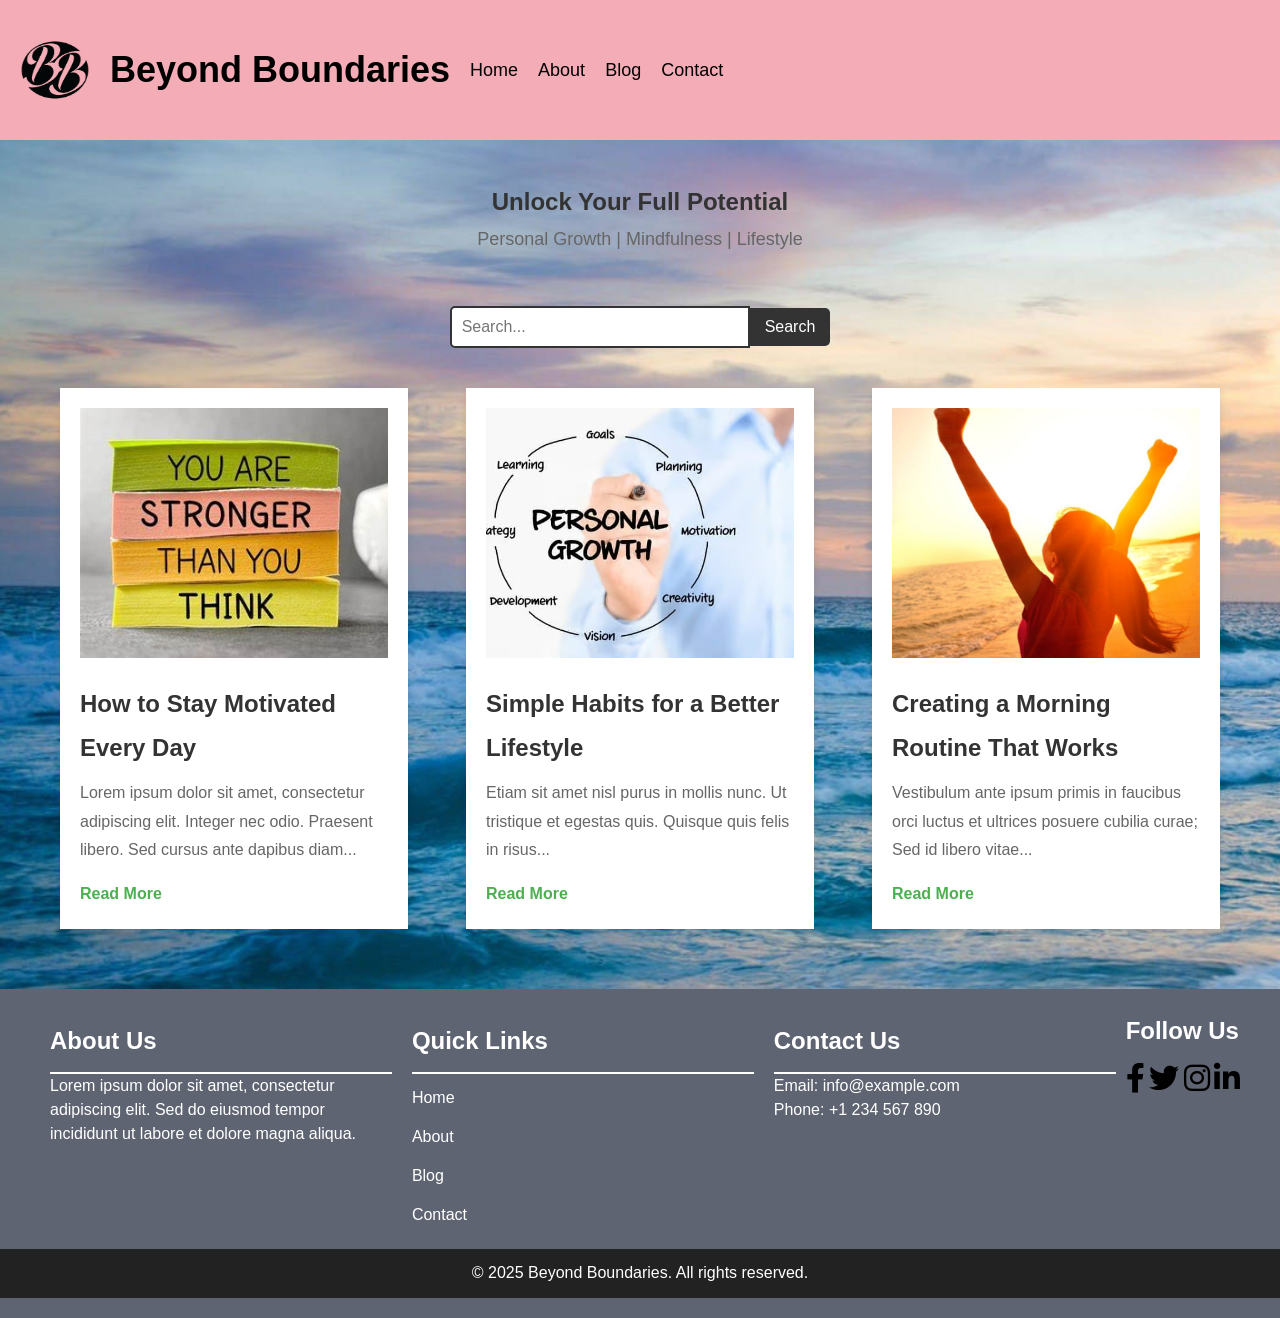
==== index.html @ 4023ff93 "comment" ====
<!DOCTYPE html>
<html lang="en">
<head>
    <meta charset="UTF-8">
    <meta name="viewport" content="width=device-width, initial-scale=1.0">
    <title>Personal Development & Lifestyle Blog</title>
    <link rel="shortcut icon" href="images/logoimage.jpeg" type="image/x-icon">
    <link rel="stylesheet" href="https://cdnjs.cloudflare.com/ajax/libs/font-awesome/6.0.0-beta3/css/all.min.css">
    <link rel="stylesheet" href="css/normalize.css">
    <link rel="stylesheet" href="css/style.css">
    
</head>
<body>

    <!-- Header -->
    <header>
        <div class="container">
            <img src="images/logoimage.jpeg" alt="BB Logo">
            <h1>Beyond Boundaries</h1>
            <nav>
                <ul>
                    <li><a href="index.html">Home</a></li>
                    <li><a href="about.html">About</a></li>
                    <li><a href="blog.html">Blog</a></li>
                    <li><a href="contact.html">Contact</a></li>

                </ul>
            </nav>
        </div>
    </header>

    <!-- Main Content -->
    <main>
        <section class="intro">
            <h1>Unlock Your Full Potential</h1>
            <p>Personal Growth | Mindfulness | Lifestyle</p>
    <div class="search-container">
    
            <input type="text" class="search-input" placeholder="Search..." required>
            <button type="submit" class="search-button">Search</button>
    
    </div>
            
        </section>


        <section class="blog-posts">
            <article class="post">
                <img src="images/motivation.jpg" alt="Blog Post Image">
                <h3><a href="#">How to Stay Motivated Every Day</a></h3>
                <p>Lorem ipsum dolor sit amet, consectetur adipiscing elit. Integer nec odio. Praesent libero. Sed cursus ante dapibus diam...</p>
                <a href="#" class="read-more">Read More</a>
            </article>

            <article class="post">
                <img src="images/personal-growth.avif" alt="Blog Post Image">
                <h3><a href="#">Simple Habits for a Better Lifestyle</a></h3>
                <p>Etiam sit amet nisl purus in mollis nunc. Ut tristique et egestas quis. Quisque quis felis in risus...</p>
                <a href="#" class="read-more">Read More</a>
            </article>

            <article class="post">
                <img src="images/woman_rejoicing.jpg" alt="Blog Post Image">
                <h3><a href="#">Creating a Morning Routine That Works</a></h3>
                <p>Vestibulum ante ipsum primis in faucibus orci luctus et ultrices posuere cubilia curae; Sed id libero vitae...</p>
                <a href="#" class="read-more">Read More</a>
            </article>
        </section>
    </main>

    <!-- Footer -->
    <footer>
        <div class="footer-container">
            <div class="footer-section about">
                <h2>About Us</h2>
                <p>Lorem ipsum dolor sit amet, consectetur adipiscing elit. Sed do eiusmod tempor incididunt ut labore et dolore magna aliqua.</p>
            </div>
            <div class="footer-section links">
                <h2>Quick Links</h2>
                <ul>
                    <li><a href="index.html">Home</a></li>
                    <li><a href="about.html">About</a></li>
                    <li><a href="blog.html">Blog</a></li>
                    <li><a href="contact.html">Contact</a></li>
                </ul>
            </div>
            <div class="footer-section contact">
                <h2>Contact Us</h2>
                <p>Email: info@example.com</p>
                <p>Phone: +1 234 567 890</p>
            </div>
            <div class="footer-section-social">
                <h2>Follow Us</h2>
                <a href="https://facebook.com" target="_blank"><i class="fab fa-facebook-f"></i></a>
                <a href="https://twitter.com" target="_blank"><i class="fab fa-twitter"></i></a>
                <a href="https://instagram.com" target="_blank"><i class="fab fa-instagram"></i></a>
                <a href="https://linkedin.com" target="_blank"><i class="fab fa-linkedin-in"></i></a>
            </div>
        </div>
        <div class="footer-bottom">
            <p>&copy; 2025 Beyond Boundaries. All rights reserved.</p>
        </div>
    </footer>

</body>
</html>
---- css/style.css ----
/* Resetting some default styles */
* {
    margin: 0;
    padding: 0;
    box-sizing: border-box;
}

/* Body styles */
body {
    background-image: url("../images/bgimg.jpg");
    font-family: Arial, sans-serif;
    line-height: 1.8;
    color: #333;
    background-size: cover;
    background-repeat: no-repeat;

}

/* Header */
header {
    background-color: #f4acb7;
    color: black;
    padding: 20px 0;
}

header img{
    width: 70px;
    height: 60px;
    margin: 20px;
}

header .container {
    margin: 0 auto;
    display: flex;
    
    align-items: center;
}

header h1 {
    font-size: 36px;
}

header nav ul {
    list-style: none;
    display: flex;
    
}

header nav ul li {
    margin-left: 20px;
    
}

header nav ul li a {
    color: black;
    text-decoration: none;
    font-size: 18px;
   
}

header nav ul li a:hover {
    text-decoration: underline;
}



/* Main Content */
main {
    max-width: 1200px;
    margin: 40px auto;
    padding: 0 20px;
}

.intro {
    text-align: center;
    margin-bottom: 40px;
}

.intro h2 {
    font-size: 32px;
    margin-bottom: 10px;
}

.intro p {
    font-size: 18px;
    color: #666;
}

.search-container {
    display: flex;
    justify-content: center;
    align-items: center;
    margin-top: 50px;
}

.search-input {
    padding: 10px;
    font-size: 16px;
    border: 2px solid #333;
    border-radius: 5px 0 0 5px;
    outline: none;
    width: 300px; 
}

.search-button {
    padding: 10px 15px;
    font-size: 16px;
    border: none;
    border-radius: 0 5px 5px 0;
    background-color: #333;
    color: white;
    cursor: pointer;
}

.search-button:hover {
    background-color: #555; 
}



/* Blog Posts */
.blog-posts {
    display: flex;
    justify-content: space-between;
    flex-wrap: wrap;
}

.post {
    width: 30%;
    background-color: white;
    margin-bottom: 20px;
    padding: 20px;
    box-shadow: 0 4px 8px rgba(0, 0, 0, 0.1);
}

.post img {
    width: 100%;
    height: 250px;
    object-fit: cover;
    margin-bottom: 15px;
}

.post h3 {
    font-size: 24px;
    margin-bottom: 10px;
}

.post h3 a {
    text-decoration: none;
    color: #333;
}

.post h3 a:hover {
    color: #4CAF50;
}

.post p {
    color: #666;
    margin-bottom: 15px;
}

.read-more {
    color: #4CAF50;
    text-decoration: none;
    font-weight: bold;
}

.read-more:hover {
    text-decoration: underline;
}



/* Footer */

footer {
    background-color: #5e6472;
    color: #fff;
    padding: 20px 0;
}

.footer-container {
    display: flex;
    justify-content: space-around;
    flex-wrap: wrap;
    max-width: 1200px;
    margin: 0 auto;
}

.footer-section {
    flex: 1;
    min-width: 200px;
    margin: 10px;
}

.footer-section-social a{
    color: black;
    font-size: 30px;
}

.footer-section h2 {
    border-bottom: 2px solid #fff;
    padding-bottom: 10px;
}

.footer-section p {
    line-height: 1.5;
}

.footer-section ul {
    list-style-type: none;
    padding: 0;
}

.footer-section ul li {
    margin: 10px 0;
}

.footer-section ul li a {
    color: #fff;
    text-decoration: none;
}

.footer-section ul li a:hover {
    text-decoration: underline;
}

.social-icon {
    display: inline-block;
    margin: 5px 10px;
    color: #fff;
    text-decoration: none;
}

.footer-bottom {
    text-align: center;
    padding: 10px 0;
    background-color: #222;
}

.footer-bottom p {
    margin: 0;
}
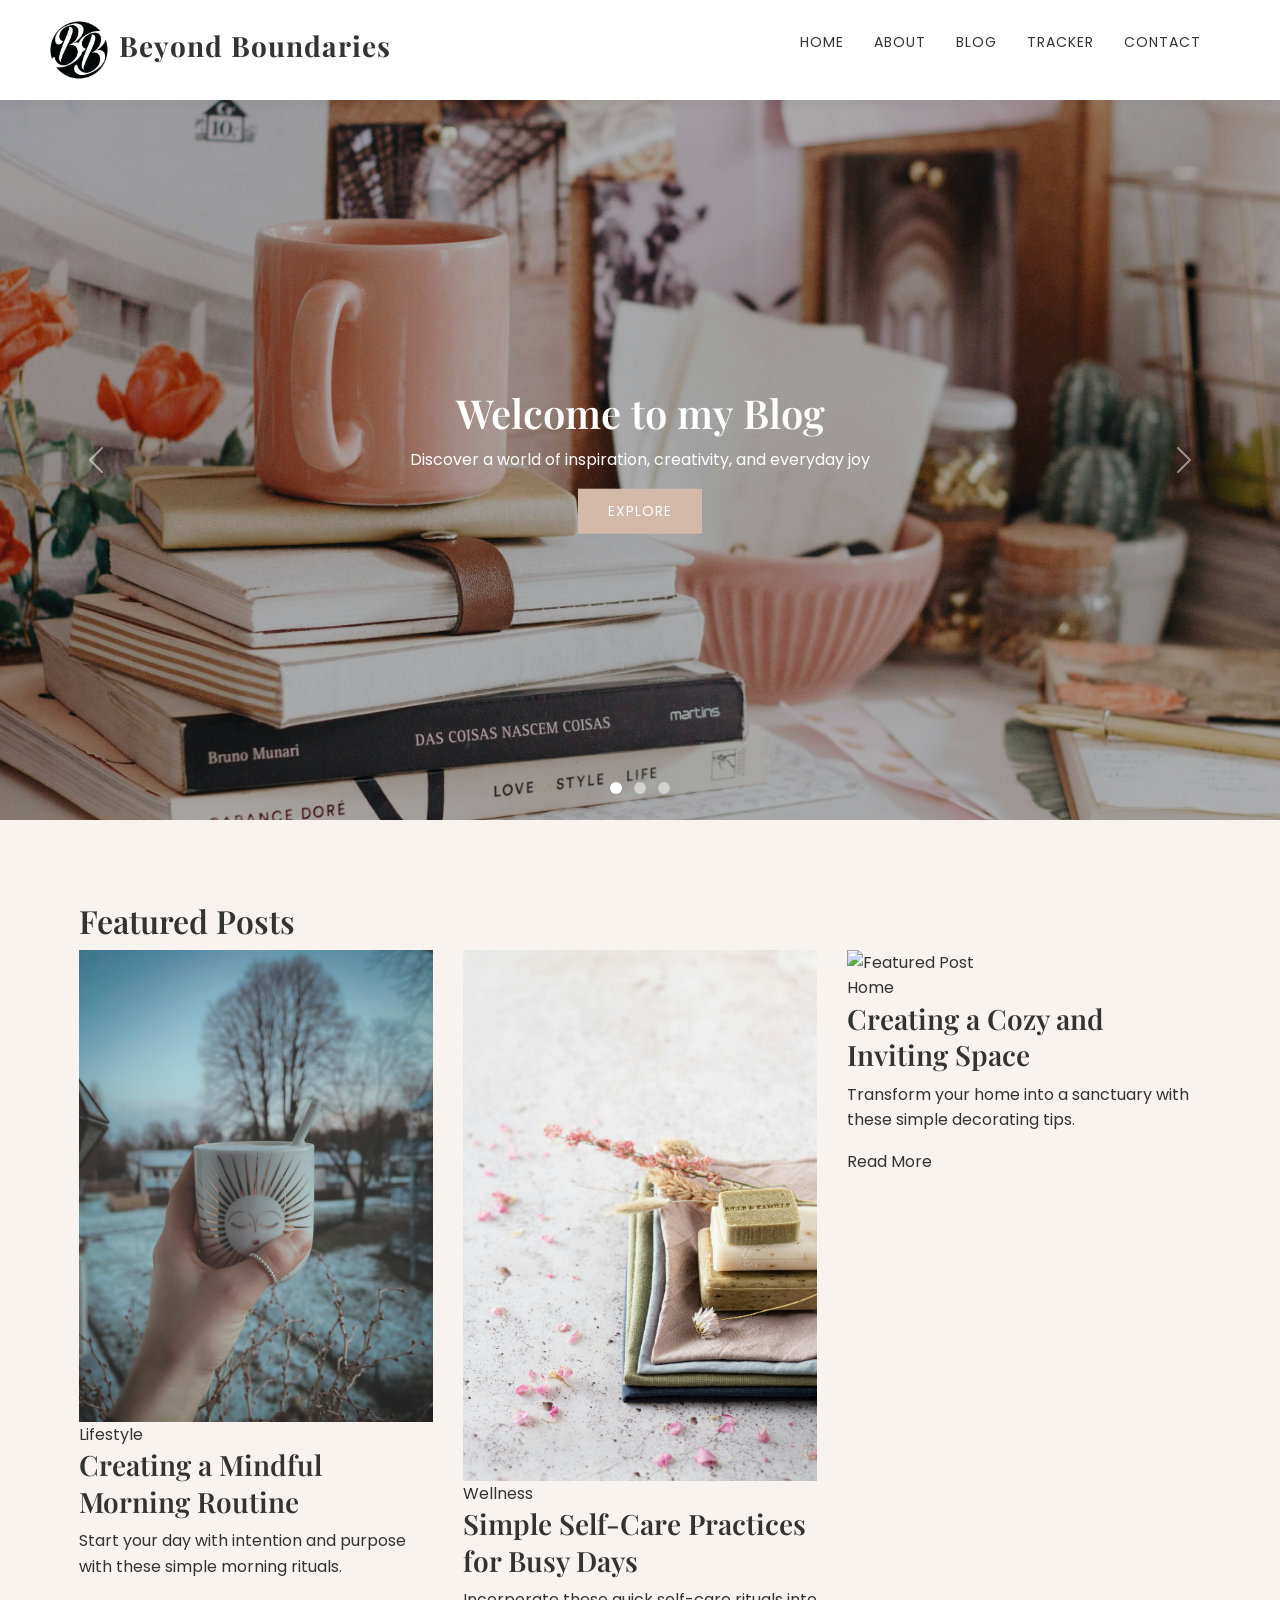
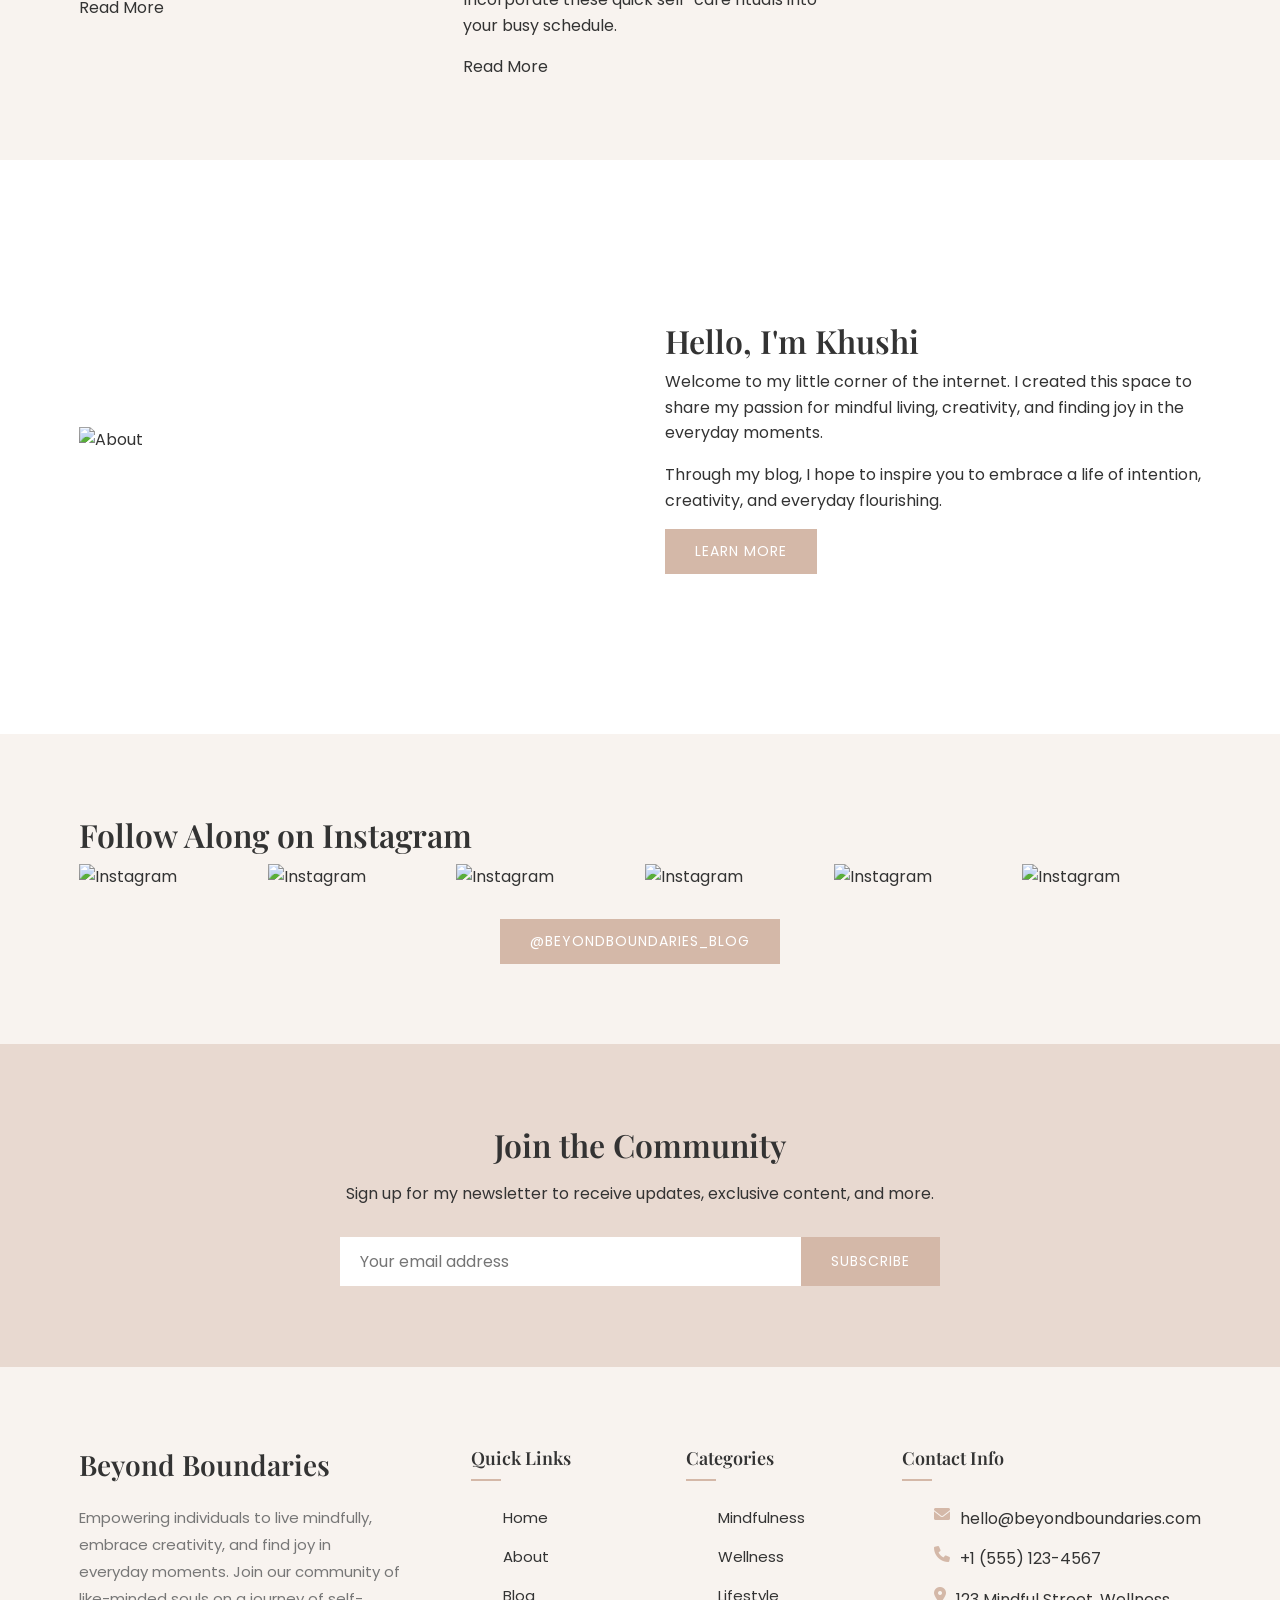
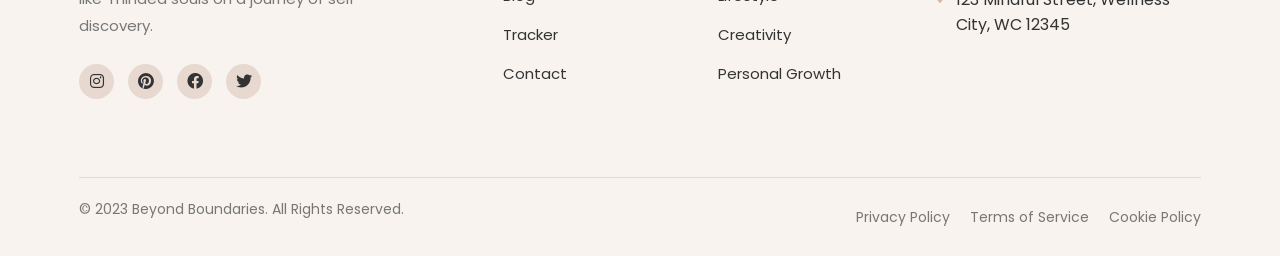
==== commit 725f596a: "update" ====
--- a/index.html
+++ b/index.html
@@ -3,104 +3,275 @@
 <head>
     <meta charset="UTF-8">
     <meta name="viewport" content="width=device-width, initial-scale=1.0">
-    <title>Personal Development & Lifestyle Blog</title>
-    <link rel="shortcut icon" href="images/logoimage.jpeg" type="image/x-icon">
+    <title>Beyond Boundaries</title>
+    <link href="https://cdn.jsdelivr.net/npm/bootstrap@5.3.0/dist/css/bootstrap.min.css" rel="stylesheet">
+    <link rel="stylesheet" href="css/style.css">
+    <link rel="shortcut icon" href="/images/logoimage.jpeg" type="image/x-icon">
+    <link rel="preconnect" href="https://fonts.googleapis.com">
+    <link rel="preconnect" href="https://fonts.gstatic.com" crossorigin>
+    <link href="https://fonts.googleapis.com/css2?family=Playfair+Display:wght@400;500;600;700&family=Poppins:wght@300;400;500&display=swap" rel="stylesheet">
     <link rel="stylesheet" href="https://cdnjs.cloudflare.com/ajax/libs/font-awesome/6.0.0-beta3/css/all.min.css">
-    <link rel="stylesheet" href="css/normalize.css">
-    <link rel="stylesheet" href="css/style.css">
-    
 </head>
 <body>
-
-    <!-- Header -->
+    <!-- Header - Use this same header in all pages -->
     <header>
         <div class="container">
-            <img src="images/logoimage.jpeg" alt="BB Logo">
-            <h1>Beyond Boundaries</h1>
             <nav>
-                <ul>
-                    <li><a href="index.html">Home</a></li>
-                    <li><a href="about.html">About</a></li>
-                    <li><a href="blog.html">Blog</a></li>
-                    <li><a href="contact.html">Contact</a></li>
-
+                <div class="logo">
+                    <img src="images/logoimage.jpeg" alt="logo" width="60">
+                    <h1>Beyond Boundaries</h1>
+                </div>
+                <ul class="nav-links">
+                    <li><a href="index.html" data-i18n="home">Home</a></li>
+                    <li><a href="about.html" data-i18n="about">About</a></li>
+                    <li><a href="blog.html" data-i18n="blog">Blog</a></li>
+                    <li><a href="tracker.html" data-i18n="tracker">Tracker</a></li>
+                    <li><a href="contact.html" data-i18n="contact">Contact</a></li>
                 </ul>
+                
+                <div class="hamburger">
+                    <span></span>
+                    <span></span>
+                    <span></span>
+                </div>
             </nav>
         </div>
     </header>
-
-    <!-- Main Content -->
-    <main>
-        <section class="intro">
-            <h1>Unlock Your Full Potential</h1>
-            <p>Personal Growth | Mindfulness | Lifestyle</p>
-    <div class="search-container">
-    
-            <input type="text" class="search-input" placeholder="Search..." required>
-            <button type="submit" class="search-button">Search</button>
-    
-    </div>
-            
-        </section>
-
-
-        <section class="blog-posts">
-            <article class="post">
-                <img src="images/motivation.jpg" alt="Blog Post Image">
-                <h3><a href="#">How to Stay Motivated Every Day</a></h3>
-                <p>Lorem ipsum dolor sit amet, consectetur adipiscing elit. Integer nec odio. Praesent libero. Sed cursus ante dapibus diam...</p>
-                <a href="#" class="read-more">Read More</a>
-            </article>
-
-            <article class="post">
-                <img src="images/personal-growth.avif" alt="Blog Post Image">
-                <h3><a href="#">Simple Habits for a Better Lifestyle</a></h3>
-                <p>Etiam sit amet nisl purus in mollis nunc. Ut tristique et egestas quis. Quisque quis felis in risus...</p>
-                <a href="#" class="read-more">Read More</a>
-            </article>
-
-            <article class="post">
-                <img src="images/woman_rejoicing.jpg" alt="Blog Post Image">
-                <h3><a href="#">Creating a Morning Routine That Works</a></h3>
-                <p>Vestibulum ante ipsum primis in faucibus orci luctus et ultrices posuere cubilia curae; Sed id libero vitae...</p>
-                <a href="#" class="read-more">Read More</a>
-            </article>
-        </section>
-    </main>
-
-    <!-- Footer -->
+<!------------------------------ CAROUSEL USING  BOOTSTRAP ------------------------------->
+    <section class="hero">
+        <div id="heroCarousel" class="carousel slide" data-bs-ride="carousel">
+            <div class="carousel-indicators">
+                <button type="button" data-bs-target="#heroCarousel" data-bs-slide-to="0" class="active"></button>
+                <button type="button" data-bs-target="#heroCarousel" data-bs-slide-to="1"></button>
+                <button type="button" data-bs-target="#heroCarousel" data-bs-slide-to="2"></button>
+            </div>
+            <div class="carousel-inner">
+                <div class="carousel-item active">
+                    <img src="/images/main.jpg" class="d-block w-100" alt="Slide 1">
+                    <div class="carousel-caption hero-content">
+                        <h1>Welcome to my Blog</h1>
+                        <p>Discover a world of inspiration, creativity, and everyday joy</p>
+                        <a href="blog.html" class="btn">Explore</a>
+                    </div>
+                </div>
+                <div class="carousel-item">
+                    <img src="/images/mindfulliving.jpg" class="d-block w-100" alt="Slide 2">
+                    <div class="carousel-caption hero-content">
+                        <h1>Mindful Living</h1>
+                        <p>Embrace the beauty of everyday moments</p>
+                        <a href="blog.html" class="btn">Learn More</a>
+                    </div>
+                </div>
+                <div class="carousel-item">
+                    <img src="/images/creative.jpg" class="d-block w-100" alt="Slide 3">
+                    <div class="carousel-caption hero-content">
+                        <h1>Creative Journey</h1>
+                        <p>Join me on this path of self-discovery and growth</p>
+                        <a href="blog.html" class="btn">Get Started</a>
+                    </div>
+                </div>
+            </div>
+            <button class="carousel-control-prev" type="button" data-bs-target="#heroCarousel" data-bs-slide="prev">
+                <span class="carousel-control-prev-icon"></span>
+                <span class="visually-hidden">Previous</span>
+            </button>
+            <button class="carousel-control-next" type="button" data-bs-target="#heroCarousel" data-bs-slide="next">
+                <span class="carousel-control-next-icon"></span>
+                <span class="visually-hidden">Next</span>
+            </button>
+        </div>
+    </section>
+
+    <section class="featured">
+        <div class="container">
+            <h2 class="section-title">Featured Posts</h2>
+            <div class="featured-grid">
+                <div class="featured-item">
+                    <div class="featured-img">
+                        <img src="/images/morningroutine.jpg" alt="Featured Post">
+                    </div>
+                    <div class="featured-content">
+                        <span class="category">Lifestyle</span>
+                        <h3>Creating a Mindful Morning Routine</h3>
+                        <p>Start your day with intention and purpose with these simple morning rituals.</p>
+                        <a href="#" class="read-more">Read More</a>
+                    </div>
+                </div>
+                <div class="featured-item">
+                    <div class="featured-img">
+                        <img src="/images/selfcare.jpg" alt="Featured Post">
+                    </div>
+                    <div class="featured-content">
+                        <span class="category">Wellness</span>
+                        <h3>Simple Self-Care Practices for Busy Days</h3>
+                        <p>Incorporate these quick self-care rituals into your busy schedule.</p>
+                        <a href="#" class="read-more">Read More</a>
+                    </div>
+                </div>
+                <div class="featured-item">
+                    <div class="featured-img">
+                        <img src="https://via.placeholder.com/600x400" alt="Featured Post">
+                    </div>
+                    <div class="featured-content">
+                        <span class="category">Home</span>
+                        <h3>Creating a Cozy and Inviting Space</h3>
+                        <p>Transform your home into a sanctuary with these simple decorating tips.</p>
+                        <a href="#" class="read-more">Read More</a>
+                    </div>
+                </div>
+            </div>
+        </div>
+    </section>
+
+    <section class="about-preview">
+        <div class="container">
+            <div class="about-grid">
+                <div class="about-img">
+                    <img src="https://via.placeholder.com/600x800" alt="About">
+                </div>
+                <div class="about-content">
+                    <h2>Hello, I'm Khushi</h2>
+                    <p>Welcome to my little corner of the internet. I created this space to share my passion for mindful living, creativity, and finding joy in the everyday moments.</p>
+                    <p>Through my blog, I hope to inspire you to embrace a life of intention, creativity, and everyday flourishing.</p>
+                    <a href="about.html" class="btn">Learn More</a>
+                </div>
+            </div>
+        </div>
+    </section>
+
+    <section class="instagram">
+        <div class="container">
+            <h2 class="section-title">Follow Along on Instagram</h2>
+            <div class="instagram-grid">
+                <div class="instagram-item">
+                    <img src="https://via.placeholder.com/300x300" alt="Instagram">
+                </div>
+                <div class="instagram-item">
+                    <img src="https://via.placeholder.com/300x300" alt="Instagram">
+                </div>
+                <div class="instagram-item">
+                    <img src="https://via.placeholder.com/300x300" alt="Instagram">
+                </div>
+                <div class="instagram-item">
+                    <img src="https://via.placeholder.com/300x300" alt="Instagram">
+                </div>
+                <div class="instagram-item">
+                    <img src="https://via.placeholder.com/300x300" alt="Instagram">
+                </div>
+                <div class="instagram-item">
+                    <img src="https://via.placeholder.com/300x300" alt="Instagram">
+                </div>
+            </div>
+            <div class="instagram-cta">
+                <a href="https://instagram.com" target="_blank" class="btn">@beyondboundaries_blog</a>
+            </div>
+        </div>
+    </section>
+
+    <section class="newsletter">
+        <div class="container">
+            <div class="newsletter-content">
+                <h2>Join the Community</h2>
+                <p>Sign up for my newsletter to receive updates, exclusive content, and more.</p>
+                <form class="newsletter-form">
+                    <input type="email" placeholder="Your email address" required>
+                    <button type="submit" class="btn">Subscribe</button>
+                </form>
+            </div>
+        </div>
+    </section>
+
+    <!-- Footer - Use this same footer in all pages -->
     <footer>
-        <div class="footer-container">
-            <div class="footer-section about">
-                <h2>About Us</h2>
-                <p>Lorem ipsum dolor sit amet, consectetur adipiscing elit. Sed do eiusmod tempor incididunt ut labore et dolore magna aliqua.</p>
-            </div>
-            <div class="footer-section links">
-                <h2>Quick Links</h2>
-                <ul>
-                    <li><a href="index.html">Home</a></li>
-                    <li><a href="about.html">About</a></li>
-                    <li><a href="blog.html">Blog</a></li>
-                    <li><a href="contact.html">Contact</a></li>
-                </ul>
-            </div>
-            <div class="footer-section contact">
-                <h2>Contact Us</h2>
-                <p>Email: info@example.com</p>
-                <p>Phone: +1 234 567 890</p>
-            </div>
-            <div class="footer-section-social">
-                <h2>Follow Us</h2>
-                <a href="https://facebook.com" target="_blank"><i class="fab fa-facebook-f"></i></a>
-                <a href="https://twitter.com" target="_blank"><i class="fab fa-twitter"></i></a>
-                <a href="https://instagram.com" target="_blank"><i class="fab fa-instagram"></i></a>
-                <a href="https://linkedin.com" target="_blank"><i class="fab fa-linkedin-in"></i></a>
-            </div>
-        </div>
-        <div class="footer-bottom">
-            <p>&copy; 2025 Beyond Boundaries. All rights reserved.</p>
+        <div class="container">
+            <div class="footer-content">
+                <div class="footer-about">
+                    <div class="footer-logo">
+                        <h2>Beyond Boundaries</h2>
+                    </div>
+                    <p>Empowering individuals to live mindfully, embrace creativity, and find joy in everyday moments. Join our community of like-minded souls on a journey of self-discovery.</p>
+                    <div class="social-links">
+                        <a href="https://www.instagram.com/"><i class="fab fa-instagram"></i></a>
+                        <a href="#"><i class="fab fa-pinterest"></i></a>
+                        <a href="#"><i class="fab fa-facebook"></i></a>
+                        <a href="#"><i class="fab fa-twitter"></i></a>
+                    </div>
+                </div>
+
+                <div class="footer-section">
+                    <h3>Quick Links</h3>
+                    <div class="footer-links">
+                        <ul>
+                            <li><a href="index.html">Home</a></li>
+                            <li><a href="about.html">About</a></li>
+                            <li><a href="blog.html">Blog</a></li>
+                            <li><a href="tracker.html">Tracker</a></li>
+                            <li><a href="contact.html">Contact</a></li>
+                        </ul>
+                    </div>
+                </div>
+
+                <div class="footer-section">
+                    <h3>Categories</h3>
+                    <div class="footer-links">
+                        <ul>
+                            <li><a href="#">Mindfulness</a></li>
+                            <li><a href="#">Wellness</a></li>
+                            <li><a href="#">Lifestyle</a></li>
+                            <li><a href="#">Creativity</a></li>
+                            <li><a href="#">Personal Growth</a></li>
+                        </ul>
+                    </div>
+                </div>
+
+                <div class="footer-section">
+                    <h3>Contact Info</h3>
+                    <ul class="footer-contact">
+                        <li>
+                            <i class="fas fa-envelope"></i>
+                            <span>hello@beyondboundaries.com</span>
+                        </li>
+                        <li>
+                            <i class="fas fa-phone"></i>
+                            <span>+1 (555) 123-4567</span>
+                        </li>
+                        <li>
+                            <i class="fas fa-map-marker-alt"></i>
+                            <span>123 Mindful Street, Wellness City, WC 12345</span>
+                        </li>
+                    </ul>
+                </div>
+            </div>
+
+            <div class="footer-bottom">
+                <div class="copyright">
+                    <p>&copy; 2023 Beyond Boundaries. All Rights Reserved.</p>
+                </div>
+                <div class="footer-bottom-links">
+                    <a href="#">Privacy Policy</a>
+                    <a href="#">Terms of Service</a>
+                    <a href="#">Cookie Policy</a>
+                </div>
+            </div>
         </div>
     </footer>
 
+    <script src="https://cdn.jsdelivr.net/npm/bootstrap@5.3.0/dist/js/bootstrap.bundle.min.js"></script>
+    <script src="js/common.js"></script>
+    <script src="js/home.js"></script>
 </body>
 </html>
+
+
+
+
+
+
+
+
+
+
+
+
+
+
--- a/css/style.css
+++ b/css/style.css
@@ -1,243 +1,1243 @@
-/* Resetting some default styles */
+/* Base Styles */
+:root {
+    --primary-color: #f8f3ef;
+    --secondary-color: #e8d9d0;
+    --accent-color: #d4b8a8;
+    --text-color: #333333;
+    --light-text: #777777;
+    --white: #ffffff;
+    --black: #000000;
+    --transition: all 0.3s ease;
+}
+
 * {
     margin: 0;
     padding: 0;
     box-sizing: border-box;
 }
 
-/* Body styles */
 body {
-    background-image: url("../images/bgimg.jpg");
-    font-family: Arial, sans-serif;
+    font-family: 'Poppins', sans-serif;
+    color: var(--text-color);
+    background-color: var(--white);
+    line-height: 1.6;
+}
+
+h1, h2, h3, h4, h5, h6 {
+    font-family: 'Playfair Display', serif;
+    font-weight: 600;
+    line-height: 1.3;
+}
+
+a {
+    text-decoration: none;
+    color: var(--text-color);
+    transition: var(--transition);
+}
+
+a:hover {
+    color: var(--accent-color);
+}
+
+img {
+    max-width: 100%;
+    height: auto;
+    display: block;
+}
+
+.container {
+    width: 90%;
+    max-width: 1200px;
+    margin: 0 auto;
+    padding: 0 15px;
+}
+
+.btn {
+    display: inline-block;
+    padding: 12px 30px;
+    background-color: var(--accent-color);
+    color: var(--white);
+    border: none;
+    border-radius: 0;
+    font-size: 14px;
+    letter-spacing: 1px;
+    text-transform: uppercase;
+    cursor: pointer;
+    transition: var(--transition);
+}
+
+.btn:hover {
+    background-color: var(--text-color);
+    color: var(--white);
+}
+
+/* Header Styles */
+header {
+    padding: 20px 0;
+    background-color: var(--white);
+    position: sticky;
+    top: 0;
+    z-index: 1000;
+    box-shadow: 0 2px 10px rgba(0, 0, 0, 0.05);
+}
+
+nav {
+    display: flex;
+    justify-content: space-between;
+    align-items: center;
+}
+
+.logo {
+    display: flex;
+    align-items: center;
+    margin-left: -30px;
+}
+
+.logo img {
+    margin-right: 10px;
+}
+
+.logo h1 {
+    font-size: 28px;
+    font-weight: 700;
+    letter-spacing: 1px;
+}
+
+.nav-links {
+    display: flex;
+    list-style: none;
+}
+
+.nav-links li {
+    margin-left: 30px;
+}
+
+.nav-links a {
+    font-size: 14px;
+    text-transform: uppercase;
+    letter-spacing: 1px;
+    position: relative;
+}
+
+.nav-links a:after {
+    content: '';
+    position: absolute;
+    bottom: -5px;
+    left: 0;
+    width: 0;
+    height: 1px;
+    background-color: var(--accent-color);
+    transition: var(--transition);
+}
+
+.nav-links a:hover:after,
+.nav-links a.active:after {
+    width: 100%;
+}
+
+.hamburger {
+    display: none;
+    cursor: pointer;
+}
+
+.hamburger span {
+    display: block;
+    width: 25px;
+    height: 2px;
+    background-color: var(--text-color);
+    margin: 5px 0;
+    transition: var(--transition);
+}
+
+/* Hero Section */
+.hero {
+    height: 80vh;
+    position: relative;
+}
+
+.carousel,
+.carousel-inner,
+.carousel-item {
+    height: 100%;
+}
+
+.carousel-item img {
+    object-fit: cover;
+    height: 100%;
+    width: 100%;
+}
+
+.carousel-item::before {
+    content: '';
+    position: absolute;
+    top: 0;
+    left: 0;
+    width: 100%;
+    height: 100%;
+    background-color: rgba(0, 0, 0, 0.3);
+    z-index: 1;
+}
+
+.carousel-caption {
+    z-index: 2;
+    top: 50%;
+    transform: translateY(-50%);
+    bottom: auto;
+}
+
+.carousel-indicators {
+    z-index: 3;
+}
+
+.carousel-control-prev,
+.carousel-control-next {
+    z-index: 3;
+}
+
+/* Optional: Style the carousel indicators */
+.carousel-indicators [data-bs-target] {
+    width: 12px;
+    height: 12px;
+    border-radius: 50%;
+    margin: 0 6px;
+}
+
+/* Featured Section */
+.featured {
+    padding: 80px 0;
+    background-color: var(--primary-color);
+}
+
+.featured-grid {
+    display: grid;
+    grid-template-columns: repeat(3, 1fr);
+    gap: 30px;
+}
+
+/* Blog Styles */
+.blog-grid {
+    display: grid;
+    grid-template-columns: 2fr 1fr;
+    gap: 50px;
+}
+
+.blog-post {
+    margin-bottom: 50px;
+    background-color: var(--white);
+    box-shadow: 0 5px 15px rgba(0, 0, 0, 0.05);
+}
+
+.blog-text {
+    padding: 30px;
+}
+
+.blog-text h2 {
+    font-size: 28px;
+    margin: 10px 0;
+}
+
+.post-meta {
+    font-size: 14px;
+    color: var(--light-text);
+    margin-bottom: 15px;
+}
+
+/* About Section */
+.about-preview {
+    padding: 80px 0;
+}
+
+.about-grid {
+    display: grid;
+    grid-template-columns: 1fr 1fr;
+    gap: 50px;
+    align-items: center;
+}
+
+/* Instagram Section */
+.instagram {
+    padding: 80px 0;
+    background-color: var(--primary-color);
+}
+
+.instagram-grid {
+    display: grid;
+    grid-template-columns: repeat(6, 1fr);
+    gap: 10px;
+}
+
+.instagram-item {
+    position: relative;
+    overflow: hidden;
+}
+
+.instagram-item:after {
+    content: '';
+    position: absolute;
+    top: 0;
+    left: 0;
+    width: 100%;
+    height: 100%;
+    background-color: rgba(0, 0, 0, 0.3);
+    opacity: 0;
+    transition: var(--transition);
+}
+
+.instagram-item:hover:after {
+    opacity: 1;
+}
+
+.instagram-cta {
+    text-align: center;
+    margin-top: 30px;
+}
+
+/* Newsletter Section */
+.newsletter {
+    padding: 80px 0;
+    background-color: var(--secondary-color);
+    text-align: center;
+}
+
+.newsletter-content {
+    max-width: 600px;
+    margin: 0 auto;
+}
+
+.newsletter-content h2 {
+    font-size: 32px;
+    margin-bottom: 15px;
+}
+
+.newsletter-content p {
+    margin-bottom: 30px;
+}
+
+.newsletter-form {
+    display: flex;
+    justify-content: center;
+}
+
+.newsletter-form input {
+    width: 100%;
+    padding: 12px 20px;
+    border: none;
+    outline: none;
+}
+
+.newsletter-form button {
+    border-radius: 0;
+}
+
+/* Footer Styles */
+footer {
+    padding: 80px 0 20px;
+    background-color: var(--primary-color);
+    border-top: 1px solid var(--secondary-color);
+}
+
+.footer-content {
+    display: grid;
+    grid-template-columns: 2fr 1fr 1fr 1fr;
+    gap: 40px;
+    margin-bottom: 60px;
+}
+
+.footer-about {
+    padding-right: 30px;
+}
+
+.footer-logo h2 {
+    font-size: 28px;
+    margin-bottom: 20px;
+}
+
+.footer-about p {
+    color: var(--light-text);
+    margin-bottom: 25px;
+    font-size: 15px;
     line-height: 1.8;
-    color: #333;
-    background-size: cover;
-    background-repeat: no-repeat;
-
-}
-
-/* Header */
-header {
-    background-color: #f4acb7;
-    color: black;
-    padding: 20px 0;
-}
-
-header img{
-    width: 70px;
-    height: 60px;
-    margin: 20px;
-}
-
-header .container {
-    margin: 0 auto;
-    display: flex;
-    
+}
+
+.footer-section h3 {
+    font-size: 18px;
+    margin-bottom: 25px;
+    position: relative;
+    padding-bottom: 10px;
+}
+
+.footer-section h3::after {
+    content: '';
+    position: absolute;
+    left: 0;
+    bottom: 0;
+    width: 30px;
+    height: 2px;
+    background-color: var(--accent-color);
+}
+
+.footer-links ul {
+    display: flex;
+    flex-direction: column;
+    list-style: none;
+}
+
+.footer-links li {
+    margin-bottom: 15px;
+}
+
+.footer-links a {
+    font-size: 15px;
+    transition: var(--transition);
+    display: flex;
     align-items: center;
 }
 
-header h1 {
+.footer-links a:hover {
+    padding-left: 5px;
+}
+
+.footer-contact li {
+    margin-bottom: 15px;
+    display: flex;
+    align-items: flex-start;
+}
+
+.footer-contact i {
+    margin-right: 10px;
+    color: var(--accent-color);
+}
+
+.social-links {
+    margin-top: 25px;
+}
+
+.social-links a {
+    display: inline-flex;
+    align-items: center;
+    justify-content: center;
+    width: 35px;
+    height: 35px;
+    background-color: var(--secondary-color);
+    border-radius: 50%;
+    margin-right: 10px;
+    transition: var(--transition);
+}
+
+.social-links a:hover {
+    background-color: var(--accent-color);
+    transform: translateY(-3px);
+}
+
+.social-links i {
+    font-size: 16px;
+    color: var(--text-color);
+}
+
+.footer-bottom {
+    padding-top: 20px;
+    border-top: 1px solid var(--secondary-color);
+    display: flex;
+    justify-content: space-between;
+    align-items: center;
+}
+
+.copyright {
+    text-align: left;
+    font-size: 14px;
+    color: var(--light-text);
+}
+
+.footer-bottom-links {
+    display: flex;
+    gap: 20px;
+}
+
+.footer-bottom-links a {
+    font-size: 14px;
+    color: var(--light-text);
+}
+
+@media (max-width: 768px) {
+    .footer-content {
+        grid-template-columns: 1fr;
+        text-align: center;
+        gap: 40px;
+    }
+
+    .footer-about {
+        padding-right: 0;
+    }
+
+    .footer-section h3::after {
+        left: 50%;
+        transform: translateX(-50%);
+    }
+
+    .footer-links ul {
+        align-items: center;
+    }
+
+    .footer-contact li {
+        justify-content: center;
+    }
+
+    .social-links {
+        text-align: center;
+    }
+
+    .footer-bottom {
+        flex-direction: column;
+        gap: 15px;
+        text-align: center;
+    }
+
+    .copyright {
+        text-align: center;
+    }
+}
+
+/* Page Header */
+.page-header {
+    background-color: var(--primary-color);
+    padding: 60px 0;
+    text-align: center;
+}
+
+.page-header h1 {
+    font-size: 42px;
+    margin: 0;
+}
+
+/* About Page Styles */
+.about-content {
+    padding: 80px 0;
+}
+
+.about-text h2 {
     font-size: 36px;
-}
-
-header nav ul {
+    margin-bottom: 20px;
+}
+
+.about-text h3 {
+    font-size: 24px;
+    margin: 30px 0 15px;
+}
+
+.about-text p {
+    margin-bottom: 15px;
+}
+
+.about-social {
+    margin-top: 20px;
+}
+
+.about-social a {
+    margin-right: 15px;
+    font-size: 18px;
+}
+
+.values {
+    padding: 80px 0;
+    background-color: var(--primary-color);
+}
+
+.values-grid {
+    display: grid;
+    grid-template-columns: repeat(4, 1fr);
+    gap: 30px;
+}
+
+.value-item {
+    background-color: var(--white);
+    padding: 30px;
+    text-align: center;
+    box-shadow: 0 5px 15px rgba(0, 0, 0, 0.05);
+    transition: var(--transition);
+}
+
+.value-item:hover {
+    transform: translateY(-10px);
+}
+
+.value-icon {
+    font-size: 36px;
+    color: var(--accent-color);
+    margin-bottom: 20px;
+}
+
+.value-item h3 {
+    font-size: 22px;
+    margin-bottom: 15px;
+}
+
+/* Contact Page Styles */
+.contact-content {
+    padding: 80px 0;
+}
+
+.contact-grid {
+    display: grid;
+    grid-template-columns: 1fr 1fr;
+    gap: 50px;
+}
+
+.contact-info h2,
+.contact-form-container h2 {
+    font-size: 32px;
+    margin-bottom: 20px;
+}
+
+.contact-details {
+    margin-top: 30px;
+}
+
+.contact-item {
+    display: flex;
+    align-items: flex-start;
+    margin-bottom: 30px;
+}
+
+.contact-icon {
+    font-size: 24px;
+    color: var(--accent-color);
+    margin-right: 15px;
+    min-width: 30px;
+}
+
+.contact-text h3 {
+    font-size: 20px;
+    margin-bottom: 5px;
+}
+
+.contact-social a {
+    margin-right: 15px;
+    font-size: 18px;
+}
+
+.form-group {
+    margin-bottom: 20px;
+}
+
+.form-group label {
+    display: block;
+    margin-bottom: 5px;
+    font-weight: 500;
+}
+
+.form-group input,
+.form-group textarea {
+    width: 100%;
+    padding: 12px;
+    border: 1px solid var(--secondary-color);
+    outline: none;
+    transition: var(--transition);
+}
+
+.form-group input:focus,
+.form-group textarea:focus {
+    border-color: var(--accent-color);
+}
+
+.faq {
+    padding: 80px 0;
+    background-color: var(--primary-color);
+}
+
+.faq-item {
+    background-color: var(--white);
+    padding: 30px;
+    margin-bottom: 20px;
+    box-shadow: 0 5px 15px rgba(0, 0, 0, 0.05);
+}
+
+.faq-item h3 {
+    font-size: 22px;
+    margin-bottom: 10px;
+    position: relative;
+}
+
+/* Blog Page Styles */
+.blog-content {
+    padding: 80px 0;
+}
+
+.blog-grid {
+    display: grid;
+    grid-template-columns: 2fr 1fr;
+    gap: 50px;
+}
+
+.blog-post {
+    margin-bottom: 50px;
+    background-color: var(--white);
+    box-shadow: 0 5px 15px rgba(0, 0, 0, 0.05);
+}
+
+.blog-text {
+    padding: 30px;
+}
+
+.blog-text h2 {
+    font-size: 28px;
+    margin: 10px 0;
+}
+
+.post-meta {
+    font-size: 14px;
+    color: var(--light-text);
+    margin-bottom: 15px;
+}
+
+.post-date {
+    margin-right: 15px;
+}
+
+.pagination {
+    display: flex;
+    justify-content: center;
+    margin-top: 50px;
+}
+
+.pagination a {
+    display: inline-block;
+    padding: 8px 15px;
+    margin: 0 5px;
+    border: 1px solid var(--secondary-color);
+    transition: var(--transition);
+}
+
+.pagination a.active,
+.pagination a:hover {
+    background-color: var(--accent-color);
+    color: var(--white);
+    border-color: var(--accent-color);
+}
+
+.pagination a.next {
+    padding: 8px 20px;
+}
+
+.sidebar-widget {
+    background-color: var(--white);
+    padding: 30px;
+    margin-bottom: 30px;
+    box-shadow: 0 5px 15px rgba(0, 0, 0, 0.05);
+}
+
+.widget-title {
+    margin-bottom: 20px;
+    position: relative;
+    padding-bottom: 10px;
+}
+
+.widget-title:after {
+    content: '';
+    position: absolute;
+    bottom: 0;
+    left: 0;
+    width: 40px;
+    height: 2px;
+    background-color: var(--accent-color);
+}
+
+.widget-title h3 {
+    font-size: 22px;
+}
+
+.about-widget {
+    text-align: center;
+}
+
+.about-img {
+    margin-bottom: 15px;
+}
+
+.about-widget p {
+    margin-bottom: 20px;
+}
+
+.categories-widget ul {
     list-style: none;
-    display: flex;
-    
-}
-
-header nav ul li {
-    margin-left: 20px;
-    
-}
-
-header nav ul li a {
-    color: black;
-    text-decoration: none;
-    font-size: 18px;
-   
-}
-
-header nav ul li a:hover {
-    text-decoration: underline;
-}
-
-
-
-/* Main Content */
-main {
-    max-width: 1200px;
-    margin: 40px auto;
-    padding: 0 20px;
-}
-
-.intro {
+}
+
+.categories-widget li {
+    margin-bottom: 10px;
+    border-bottom: 1px solid var(--secondary-color);
+    padding-bottom: 10px;
+}
+
+.categories-widget a {
+    display: flex;
+    justify-content: space-between;
+}
+
+.popular-post {
+    display: flex;
+    margin-bottom: 15px;
+}
+
+.popular-img {
+    width: 80px;
+    margin-right: 15px;
+}
+
+.popular-text h4 {
+    font-size: 16px;
+    margin-bottom: 5px;
+}
+
+.popular-text span {
+    font-size: 12px;
+    color: var(--light-text);
+}
+
+.instagram-grid-small {
+    display: grid;
+    grid-template-columns: repeat(3, 1fr);
+    gap: 10px;
+    margin-bottom: 15px;
+}
+
+/* Responsive Styles */
+@media (max-width: 992px) {
+    .featured-grid {
+        grid-template-columns: repeat(2, 1fr);
+    }
+
+    .instagram-grid {
+        grid-template-columns: repeat(3, 1fr);
+    }
+
+    .values-grid {
+        grid-template-columns: repeat(2, 1fr);
+    }
+
+    .blog-grid {
+        grid-template-columns: 1fr;
+    }
+}
+
+@media (max-width: 768px) {
+    .hamburger {
+        display: block;
+    }
+
+    .nav-links {
+        position: fixed;
+        top: 80px;
+        left: -100%;
+        width: 100%;
+        height: calc(100vh - 80px);
+        background-color: var(--white);
+        flex-direction: column;
+        align-items: center;
+        justify-content: center;
+        transition: var(--transition);
+    }
+
+    .nav-links.active {
+        left: 0;
+    }
+
+    .nav-links li {
+        margin: 15px 0;
+    }
+
+    .hero-content h1 {
+        font-size: 36px;
+    }
+
+    .about-grid {
+        grid-template-columns: 1fr;
+    }
+
+    .featured-grid {
+        grid-template-columns: 1fr;
+    }
+
+    .contact-grid {
+        grid-template-columns: 1fr;
+    }
+
+    .values-grid {
+        grid-template-columns: 1fr;
+    }
+
+    .blog-grid {
+        grid-template-columns: 1fr;
+    }
+
+    .footer-content {
+        flex-direction: column;
+        text-align: center;
+    }
+
+    .footer-logo, .footer-links, .social-links {
+        margin-bottom: 20px;
+    }
+
+    .footer-links ul {
+        justify-content: center;
+    }
+
+    .newsletter-form {
+        flex-direction: column;
+    }
+
+    .newsletter-form input {
+        margin-bottom: 10px;
+    }
+}
+
+@media (max-width: 576px) {
+    .instagram-grid {
+        grid-template-columns: repeat(2, 1fr);
+    }
+}
+
+/* Tracker Styles */
+.tracker-section {
+    padding: 60px 0;
+    background-color: var(--primary-color);
+}
+
+.tracker-header {
     text-align: center;
     margin-bottom: 40px;
 }
 
-.intro h2 {
-    font-size: 32px;
+.tracker-grid {
+    display: grid;
+    grid-template-columns: repeat(2, 1fr);
+    gap: 30px;
+    margin-bottom: 40px;
+}
+
+.tracker-card {
+    background-color: var(--white);
+    padding: 30px;
+    border-radius: 15px;
+    box-shadow: 0 5px 15px rgba(0, 0, 0, 0.05);
+}
+
+.tracker-card h2 {
+    margin-bottom: 20px;
+    font-size: 24px;
+    color: var(--text-color);
+}
+
+/* Mood Tracker */
+.mood-buttons {
+    display: grid;
+    grid-template-columns: repeat(5, 1fr);
+    gap: 10px;
+    margin-bottom: 20px;
+}
+
+.mood-btn {
+    border: none;
+    background: var(--primary-color);
+    padding: 15px;
+    border-radius: 10px;
+    cursor: pointer;
+    transition: var(--transition);
+}
+
+.mood-btn:hover {
+    background: var(--accent-color);
+    color: var(--white);
+}
+
+.mood-btn i {
+    font-size: 24px;
+    margin-bottom: 5px;
+}
+
+.mood-btn span {
+    display: block;
+    font-size: 12px;
+}
+
+.mood-btn.selected {
+    background: var(--accent-color);
+    color: var(--white);
+}
+
+.mood-notes textarea {
+    width: 100%;
+    padding: 15px;
+    border: 1px solid var(--secondary-color);
+    border-radius: 10px;
+    margin-bottom: 15px;
+    min-height: 100px;
+    resize: vertical;
+}
+
+/* Habit Tracker */
+.habit-list {
+    margin-bottom: 20px;
+}
+
+.habit-item {
+    display: flex;
+    align-items: center;
+    padding: 15px;
+    border-bottom: 1px solid var(--secondary-color);
+}
+
+.habit-item:last-child {
+    border-bottom: none;
+}
+
+.habit-item input[type="checkbox"] {
+    margin-right: 15px;
+}
+
+.habit-item label {
+    flex-grow: 1;
+    margin-bottom: 0;
+}
+
+.streak {
+    font-size: 14px;
+    color: var(--accent-color);
+}
+
+.add-habit {
+    display: flex;
+    gap: 10px;
+}
+
+.add-habit input {
+    flex-grow: 1;
+    padding: 10px;
+    border: 1px solid var(--secondary-color);
+    border-radius: 5px;
+}
+
+/* Calendar */
+.calendar {
+    grid-column: 1 / -1;
+}
+
+#calendar {
+    display: grid;
+    grid-template-columns: repeat(7, 1fr);
+    gap: 5px;
+    padding: 20px;
+}
+
+.calendar-header {
+    display: contents;
+}
+
+.calendar-header div {
+    text-align: center;
+    font-weight: bold;
+    padding: 10px;
+    background-color: var(--primary-color);
+    color: var(--white);
+    border-radius: 5px;
+}
+
+.calendar-day {
+    aspect-ratio: 1;
+    padding: 5px;
+    border: 1px solid var(--secondary-color);
+    border-radius: 5px;
+    display: flex;
+    flex-direction: column;
+    align-items: center;
+    justify-content: center;
+    position: relative;
+    background-color: var(--white);
+}
+
+.calendar-day.empty {
+    background-color: #f5f5f5;
+    border: none;
+}
+
+.calendar-day.partial {
+    background-color: #fff3cd;
+}
+
+.calendar-day.complete {
+    background-color: #d4edda;
+}
+
+.day-number {
+    font-size: 14px;
+    font-weight: bold;
+}
+
+.habit-count {
+    font-size: 12px;
+    color: var(--accent-color);
+}
+
+/* Responsive Calendar */
+@media (max-width: 768px) {
+    #calendar {
+        gap: 2px;
+    }
+
+    .calendar-day {
+        padding: 2px;
+    }
+
+    .day-number {
+        font-size: 12px;
+    }
+
+    .habit-count {
+        font-size: 10px;
+    }
+}
+
+@media (max-width: 768px) {
+    .tracker-grid {
+        grid-template-columns: 1fr;
+    }
+
+    .mood-buttons {
+        grid-template-columns: repeat(3, 1fr);
+    }
+}
+
+/* Calendar Mood Styles */
+.calendar-day {
+    position: relative;
+    min-height: 60px;
+}
+
+.mood-emoji {
+    position: absolute;
+    bottom: 2px;
+    right: 2px;
+    font-size: 14px;
+}
+
+.calendar-day .habit-count {
+    position: absolute;
+    top: 2px;
+    right: 2px;
+}
+
+/* Mood Button Styles */
+.mood-btn.selected {
+    background: var(--accent-color);
+    color: var(--white);
+    transform: scale(1.05);
+}
+
+@media (max-width: 768px) {
+    .mood-emoji {
+        font-size: 12px;
+    }
+    
+    .calendar-day {
+        min-height: 45px;
+    }
+}
+
+/* Language Toggle */
+.language-toggle {
+    position: relative;
+    padding: 8px 16px;
+    background: var(--accent-color);
+    color: var(--white);
+    border: none;
+    border-radius: 4px;
+    cursor: pointer;
+    font-weight: 500;
+    transition: all 0.3s ease;
+    margin-left: 20px;
+}
+
+.language-toggle:hover {
+    background: var(--accent-color-dark);
+    transform: translateY(-2px);
+}
+
+@media (max-width: 768px) {
+    .language-toggle {
+        position: absolute;
+        top: 20px;
+        right: 80px;
+        padding: 6px 12px;
+        font-size: 14px;
+    }
+}
+
+/* Progress Bar Styles */
+.overall-progress {
+    background-color: var(--white);
+    grid-column: 1 / -1;
+}
+
+.progress {
+    background-color: rgba(0, 0, 0, 0.05);
+    border-radius: 10px;
+    overflow: hidden;
+}
+
+.progress-bar {
+    transition: width 0.6s ease;
+    font-size: 0.85rem;
+    font-weight: 500;
+    line-height: 1.2;
+    text-align: center;
+    white-space: nowrap;
+}
+
+.habit-item {
+    background-color: rgba(255, 255, 255, 0.05);
+    padding: 15px;
+    border-radius: 8px;
+    margin-bottom: 15px;
+}
+
+.mood-stats {
+    background-color: rgba(255, 255, 255, 0.05);
+    padding: 15px;
+    border-radius: 8px;
+    margin: 20px 0;
+}
+
+.progress-stats h5 {
+    color: var(--text-color);
+    font-size: 1rem;
     margin-bottom: 10px;
 }
 
-.intro p {
-    font-size: 18px;
-    color: #666;
-}
-
-.search-container {
-    display: flex;
-    justify-content: center;
-    align-items: center;
-    margin-top: 50px;
-}
-
-.search-input {
-    padding: 10px;
-    font-size: 16px;
-    border: 2px solid #333;
-    border-radius: 5px 0 0 5px;
-    outline: none;
-    width: 300px; 
-}
-
-.search-button {
-    padding: 10px 15px;
-    font-size: 16px;
-    border: none;
-    border-radius: 0 5px 5px 0;
-    background-color: #333;
+/* Tooltip styles for mood progress bars */
+.progress-bar[title] {
+    position: relative;
+    cursor: pointer;
+}
+
+.progress-bar[title]:hover::after {
+    content: attr(title);
+    position: absolute;
+    bottom: 100%;
+    left: 50%;
+    transform: translateX(-50%);
+    padding: 4px 8px;
+    background-color: rgba(0, 0, 0, 0.8);
     color: white;
-    cursor: pointer;
-}
-
-.search-button:hover {
-    background-color: #555; 
-}
-
-
-
-/* Blog Posts */
-.blog-posts {
-    display: flex;
-    justify-content: space-between;
-    flex-wrap: wrap;
-}
-
-.post {
-    width: 30%;
-    background-color: white;
-    margin-bottom: 20px;
-    padding: 20px;
-    box-shadow: 0 4px 8px rgba(0, 0, 0, 0.1);
-}
-
-.post img {
-    width: 100%;
-    height: 250px;
-    object-fit: cover;
-    margin-bottom: 15px;
-}
-
-.post h3 {
-    font-size: 24px;
-    margin-bottom: 10px;
-}
-
-.post h3 a {
-    text-decoration: none;
-    color: #333;
-}
-
-.post h3 a:hover {
-    color: #4CAF50;
-}
-
-.post p {
-    color: #666;
-    margin-bottom: 15px;
-}
-
-.read-more {
-    color: #4CAF50;
-    text-decoration: none;
-    font-weight: bold;
-}
-
-.read-more:hover {
-    text-decoration: underline;
-}
-
-
-
-/* Footer */
-
-footer {
-    background-color: #5e6472;
-    color: #fff;
-    padding: 20px 0;
-}
-
-.footer-container {
-    display: flex;
-    justify-content: space-around;
-    flex-wrap: wrap;
-    max-width: 1200px;
-    margin: 0 auto;
-}
-
-.footer-section {
-    flex: 1;
-    min-width: 200px;
-    margin: 10px;
-}
-
-.footer-section-social a{
-    color: black;
-    font-size: 30px;
-}
-
-.footer-section h2 {
-    border-bottom: 2px solid #fff;
-    padding-bottom: 10px;
-}
-
-.footer-section p {
-    line-height: 1.5;
-}
-
-.footer-section ul {
-    list-style-type: none;
-    padding: 0;
-}
-
-.footer-section ul li {
-    margin: 10px 0;
-}
-
-.footer-section ul li a {
-    color: #fff;
-    text-decoration: none;
-}
-
-.footer-section ul li a:hover {
-    text-decoration: underline;
-}
-
-.social-icon {
-    display: inline-block;
-    margin: 5px 10px;
-    color: #fff;
-    text-decoration: none;
-}
-
-.footer-bottom {
-    text-align: center;
-    padding: 10px 0;
-    background-color: #222;
-}
-
-.footer-bottom p {
-    margin: 0;
-}+    border-radius: 4px;
+    font-size: 12px;
+    white-space: nowrap;
+    z-index: 1000;
+}
+
+
+
+
+
+
+
+
+
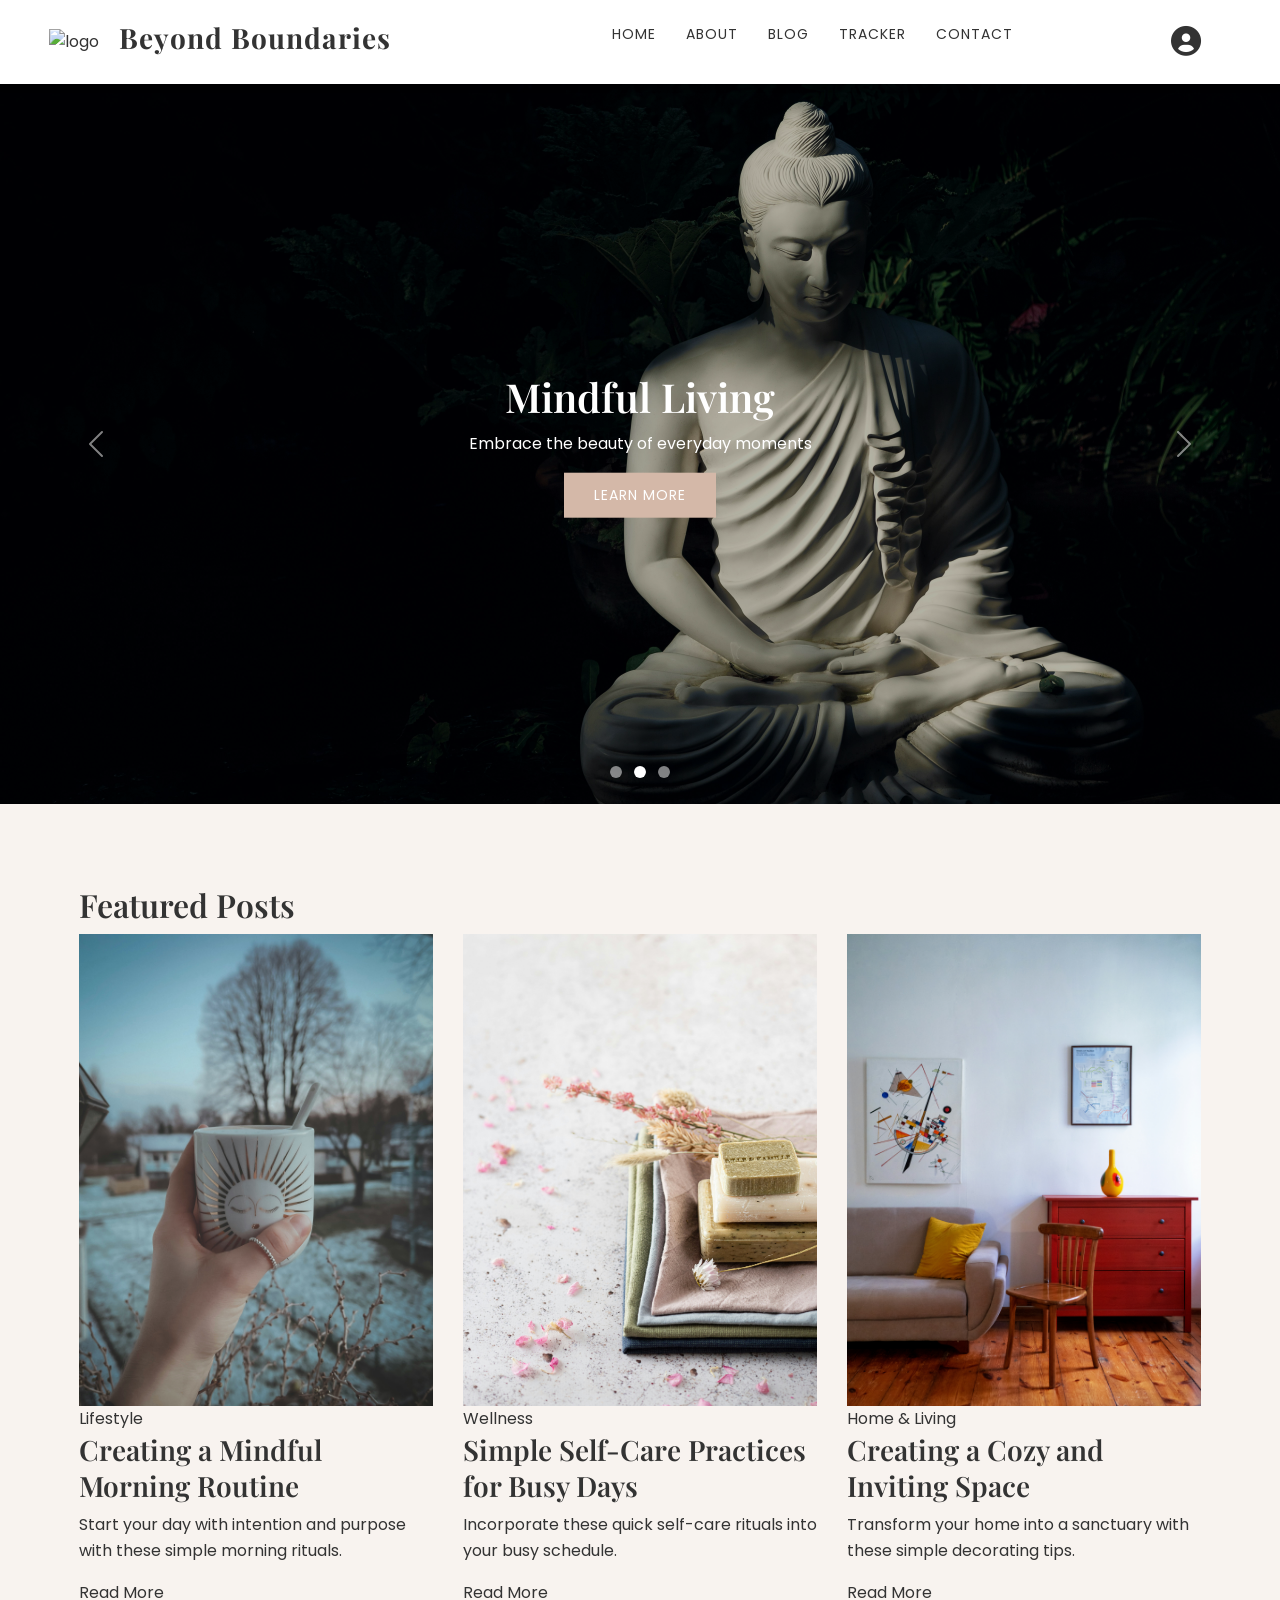
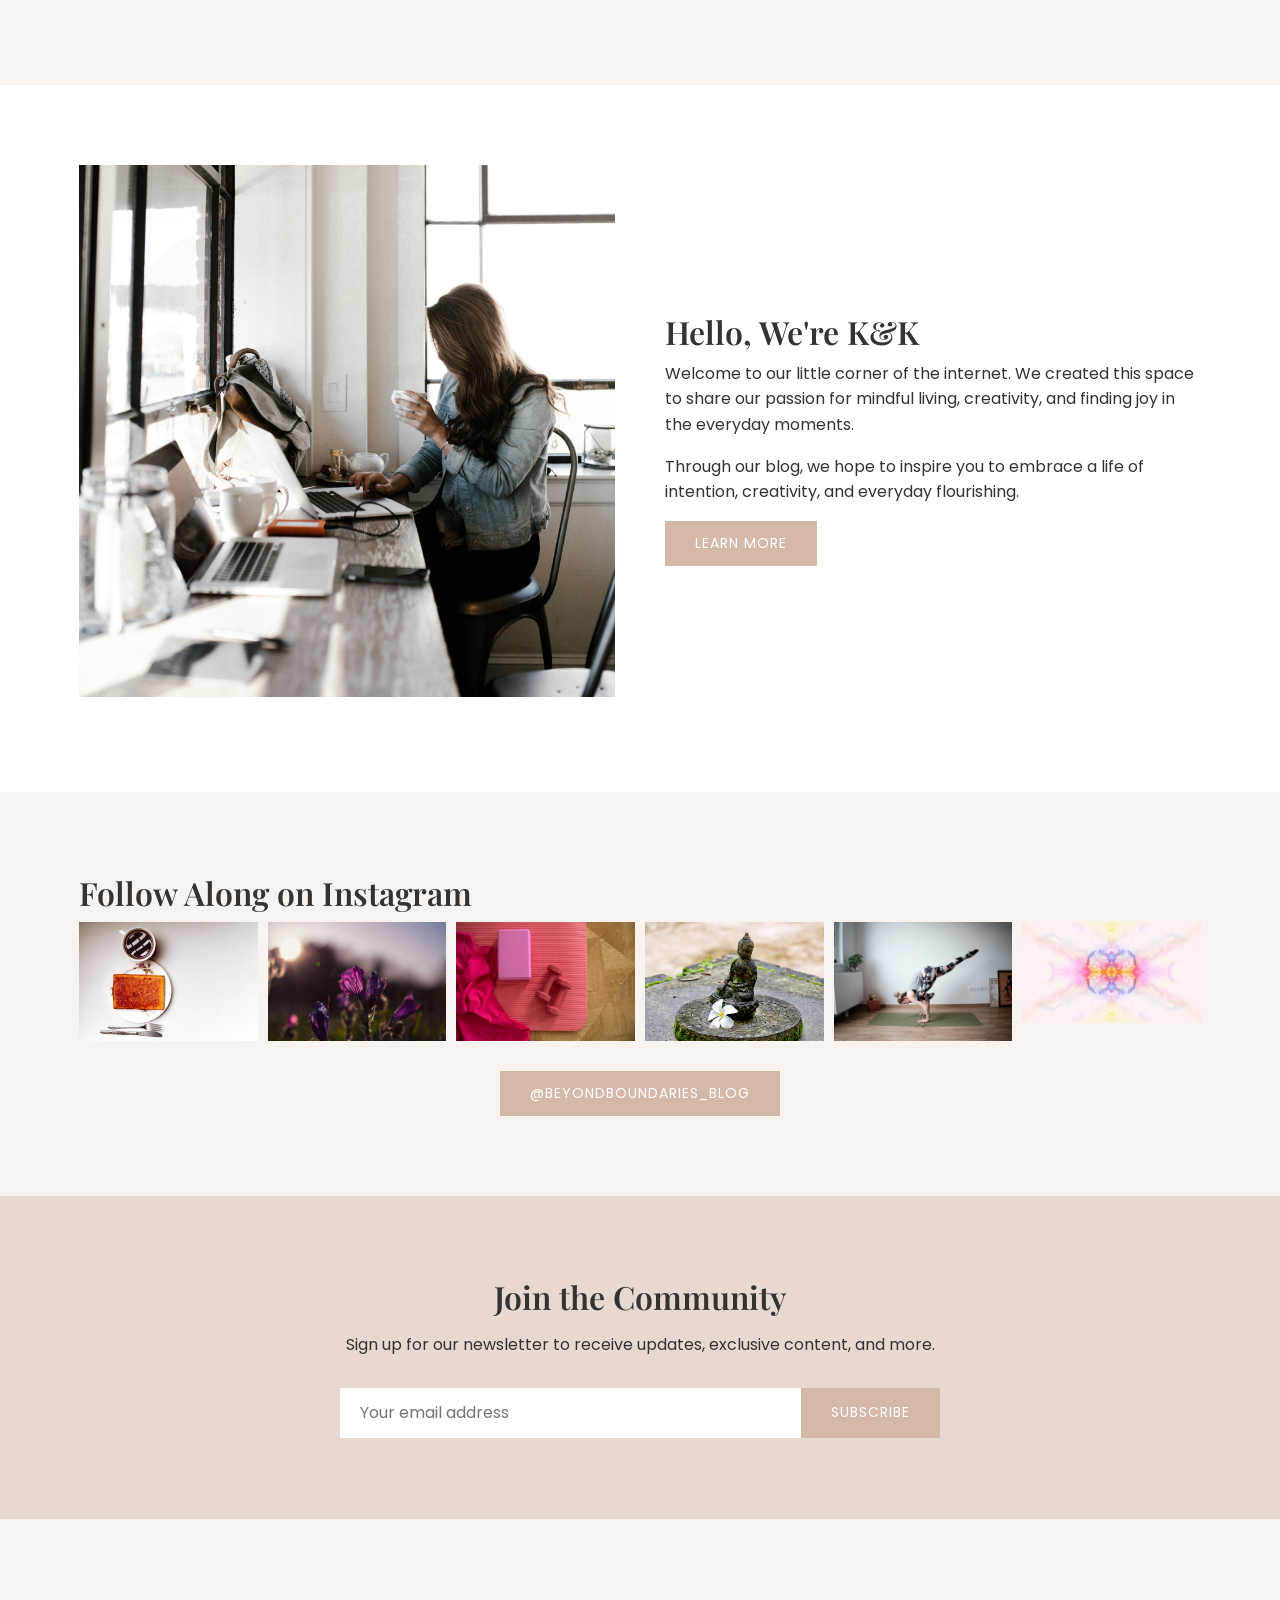
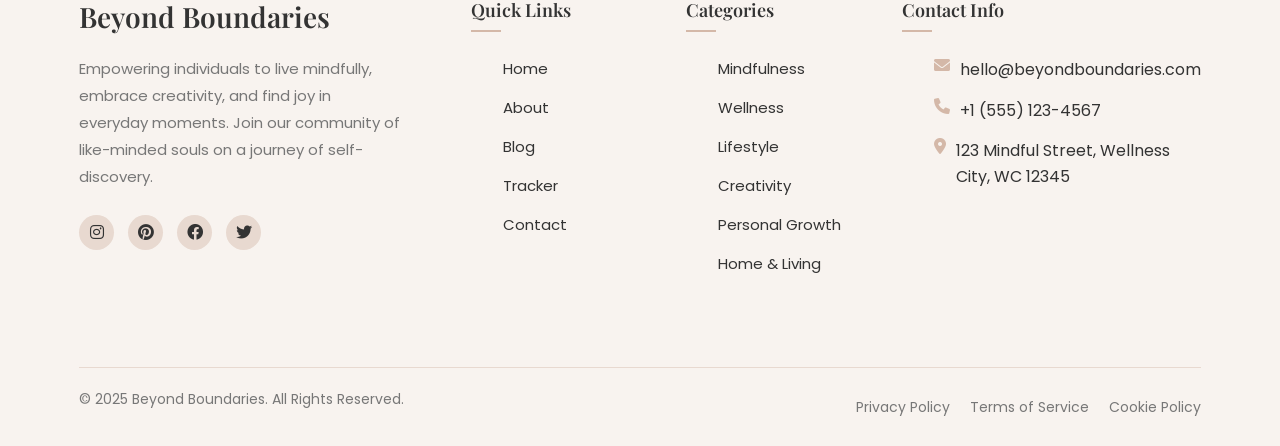
==== commit 7fbc36f8: "Latest Updates" ====
--- a/index.html
+++ b/index.html
@@ -1,26 +1,42 @@
 <!DOCTYPE html>
 <html lang="en">
 <head>
+    <!-- Meta tags for character encoding and responsive viewport -->
     <meta charset="UTF-8">
     <meta name="viewport" content="width=device-width, initial-scale=1.0">
+    
     <title>Beyond Boundaries</title>
+
+    <!-- External CSS Dependencies -->
+    <!-- Bootstrap CSS for responsive grid and components -->
     <link href="https://cdn.jsdelivr.net/npm/bootstrap@5.3.0/dist/css/bootstrap.min.css" rel="stylesheet">
+
+    <!-- Custom styles -->
     <link rel="stylesheet" href="css/style.css">
-    <link rel="shortcut icon" href="/images/logoimage.jpeg" type="image/x-icon">
+
+    <!-- Favicon -->
+    <link rel="shortcut icon" href="images/logoimage.jpeg" type="image/x-icon">
+    
+    <!-- Google Fonts -->
     <link rel="preconnect" href="https://fonts.googleapis.com">
     <link rel="preconnect" href="https://fonts.gstatic.com" crossorigin>
     <link href="https://fonts.googleapis.com/css2?family=Playfair+Display:wght@400;500;600;700&family=Poppins:wght@300;400;500&display=swap" rel="stylesheet">
+    
+    <!-- Font Awesome for icons -->
     <link rel="stylesheet" href="https://cdnjs.cloudflare.com/ajax/libs/font-awesome/6.0.0-beta3/css/all.min.css">
 </head>
 <body>
-    <!-- Header - Use this same header in all pages -->
+    <!------------------------- Header Section - Consistent across all pages ------------------------>
     <header>
         <div class="container">
             <nav>
+                <!-- Logo and Site Title -->
                 <div class="logo">
-                    <img src="images/logoimage.jpeg" alt="logo" width="60">
+                    <a href="/index.html"><img src="images/logoimage.jpeg" alt="logo" width="60"></a>
                     <h1>Beyond Boundaries</h1>
                 </div>
+                
+                <!-- Navigation Links -->
                 <ul class="nav-links">
                     <li><a href="index.html" data-i18n="home">Home</a></li>
                     <li><a href="about.html" data-i18n="about">About</a></li>
@@ -28,7 +44,12 @@
                     <li><a href="tracker.html" data-i18n="tracker">Tracker</a></li>
                     <li><a href="contact.html" data-i18n="contact">Contact</a></li>
                 </ul>
-                
+                <div class="user-profile">
+                    <a href="profile.html" class="profile-icon">
+                        <i class="fas fa-user-circle fa-lg"></i>
+                    </a>
+                </div>
+                <!-- Mobile Menu Hamburger Icon -->
                 <div class="hamburger">
                     <span></span>
                     <span></span>
@@ -37,33 +58,40 @@
             </nav>
         </div>
     </header>
-<!------------------------------ CAROUSEL USING  BOOTSTRAP ------------------------------->
+
+    <!-- Hero Section with Bootstrap Carousel -->
     <section class="hero">
         <div id="heroCarousel" class="carousel slide" data-bs-ride="carousel">
+            <!-- Carousel Indicators -->
             <div class="carousel-indicators">
                 <button type="button" data-bs-target="#heroCarousel" data-bs-slide-to="0" class="active"></button>
                 <button type="button" data-bs-target="#heroCarousel" data-bs-slide-to="1"></button>
                 <button type="button" data-bs-target="#heroCarousel" data-bs-slide-to="2"></button>
             </div>
+            
+            <!-- Carousel Slides -->
             <div class="carousel-inner">
+                <!-- Slide 1 - Welcome -->
                 <div class="carousel-item active">
-                    <img src="/images/main.jpg" class="d-block w-100" alt="Slide 1">
+                    <img src="./images/main.jpg" class="d-block w-100" alt="Slide 1">
                     <div class="carousel-caption hero-content">
                         <h1>Welcome to my Blog</h1>
                         <p>Discover a world of inspiration, creativity, and everyday joy</p>
                         <a href="blog.html" class="btn">Explore</a>
                     </div>
                 </div>
+                <!-- Slide 2 - Mindful Living -->
                 <div class="carousel-item">
-                    <img src="/images/mindfulliving.jpg" class="d-block w-100" alt="Slide 2">
+                    <img src="./images/mindfulliving.jpg" class="d-block w-100" alt="Slide 2">
                     <div class="carousel-caption hero-content">
                         <h1>Mindful Living</h1>
                         <p>Embrace the beauty of everyday moments</p>
                         <a href="blog.html" class="btn">Learn More</a>
                     </div>
                 </div>
+                <!-- Slide 3 - Creative Journey -->
                 <div class="carousel-item">
-                    <img src="/images/creative.jpg" class="d-block w-100" alt="Slide 3">
+                    <img src="./images/creative.jpg" class="d-block w-100" alt="Slide 3">
                     <div class="carousel-caption hero-content">
                         <h1>Creative Journey</h1>
                         <p>Join me on this path of self-discovery and growth</p>
@@ -82,84 +110,90 @@
         </div>
     </section>
 
+
+    <!------------ Featured Posts Section ------------->
     <section class="featured">
         <div class="container">
             <h2 class="section-title">Featured Posts</h2>
             <div class="featured-grid">
+
+                <!-------------- Featured Post Items ------------>
                 <div class="featured-item">
                     <div class="featured-img">
-                        <img src="/images/morningroutine.jpg" alt="Featured Post">
+                        <img src="./images/morningroutine.jpg" alt="Featured Post">
                     </div>
                     <div class="featured-content">
                         <span class="category">Lifestyle</span>
                         <h3>Creating a Mindful Morning Routine</h3>
                         <p>Start your day with intention and purpose with these simple morning rituals.</p>
-                        <a href="#" class="read-more">Read More</a>
+                        <a href="/categories/lifestyle.html" class="read-more">Read More</a>
                     </div>
                 </div>
                 <div class="featured-item">
                     <div class="featured-img">
-                        <img src="/images/selfcare.jpg" alt="Featured Post">
+                        <img src="./images/selfcare.jpg" alt="Featured Post">
                     </div>
                     <div class="featured-content">
                         <span class="category">Wellness</span>
                         <h3>Simple Self-Care Practices for Busy Days</h3>
                         <p>Incorporate these quick self-care rituals into your busy schedule.</p>
-                        <a href="#" class="read-more">Read More</a>
+                        <a href="/categories/wellness.html" class="read-more">Read More</a>
                     </div>
                 </div>
                 <div class="featured-item">
                     <div class="featured-img">
-                        <img src="https://via.placeholder.com/600x400" alt="Featured Post">
+                        <img src="./images/livingSpace.jpg" alt="Featured Post">
                     </div>
                     <div class="featured-content">
-                        <span class="category">Home</span>
+                        <span class="category">Home & Living</span>
                         <h3>Creating a Cozy and Inviting Space</h3>
                         <p>Transform your home into a sanctuary with these simple decorating tips.</p>
-                        <a href="#" class="read-more">Read More</a>
-                    </div>
-                </div>
-            </div>
-        </div>
-    </section>
-
+                        <a href="/categories/home.html" class="read-more">Read More</a>
+                    </div>
+                </div>
+            </div>
+        </div>
+    </section>
+
+    <!------------------------ About Preview Section ------------------------>
     <section class="about-preview">
         <div class="container">
             <div class="about-grid">
                 <div class="about-img">
-                    <img src="https://via.placeholder.com/600x800" alt="About">
+                    <img src="./images/about.jpg" alt="About">
                 </div>
                 <div class="about-content">
-                    <h2>Hello, I'm Khushi</h2>
-                    <p>Welcome to my little corner of the internet. I created this space to share my passion for mindful living, creativity, and finding joy in the everyday moments.</p>
-                    <p>Through my blog, I hope to inspire you to embrace a life of intention, creativity, and everyday flourishing.</p>
+                    <h2>Hello, We're K&K</h2>
+                    <p>Welcome to our little corner of the internet. We created this space to share our passion for mindful living, creativity, and finding joy in the everyday moments.</p>
+                    <p>Through our blog, we hope to inspire you to embrace a life of intention, creativity, and everyday flourishing.</p>
                     <a href="about.html" class="btn">Learn More</a>
                 </div>
             </div>
         </div>
     </section>
 
+    <!------------------------------- Instagram Feed Section ------------------------------->
     <section class="instagram">
         <div class="container">
             <h2 class="section-title">Follow Along on Instagram</h2>
             <div class="instagram-grid">
                 <div class="instagram-item">
-                    <img src="https://via.placeholder.com/300x300" alt="Instagram">
-                </div>
-                <div class="instagram-item">
-                    <img src="https://via.placeholder.com/300x300" alt="Instagram">
-                </div>
-                <div class="instagram-item">
-                    <img src="https://via.placeholder.com/300x300" alt="Instagram">
-                </div>
-                <div class="instagram-item">
-                    <img src="https://via.placeholder.com/300x300" alt="Instagram">
-                </div>
-                <div class="instagram-item">
-                    <img src="https://via.placeholder.com/300x300" alt="Instagram">
-                </div>
-                <div class="instagram-item">
-                    <img src="https://via.placeholder.com/300x300" alt="Instagram">
+                    <img src="./images/insta1.jpg" alt="Instagram">
+                </div>
+                <div class="instagram-item">
+                    <img src="./images/insta2.jpg" alt="Instagram">
+                </div>
+                <div class="instagram-item">
+                    <img src="./images/insta3.jpg" alt="Instagram">
+                </div>
+                <div class="instagram-item">
+                    <img src="./images/insta4.jpg" alt="Instagram">
+                </div>
+                <div class="instagram-item">
+                    <img src="./images/insta5.jpg" alt="Instagram">
+                </div>
+                <div class="instagram-item">
+                    <img src="./images/insta6.jpg" alt="Instagram">
                 </div>
             </div>
             <div class="instagram-cta">
@@ -168,11 +202,13 @@
         </div>
     </section>
 
+
+    <!-------------------------- Newsletter Subscription Section --------------------------->
     <section class="newsletter">
         <div class="container">
             <div class="newsletter-content">
                 <h2>Join the Community</h2>
-                <p>Sign up for my newsletter to receive updates, exclusive content, and more.</p>
+                <p>Sign up for our newsletter to receive updates, exclusive content, and more.</p>
                 <form class="newsletter-form">
                     <input type="email" placeholder="Your email address" required>
                     <button type="submit" class="btn">Subscribe</button>
@@ -181,7 +217,9 @@
         </div>
     </section>
 
-    <!-- Footer - Use this same footer in all pages -->
+
+
+    <!---------------------------- Footer Section - Consistent across all pages ------------------------------->
     <footer>
         <div class="container">
             <div class="footer-content">
@@ -191,10 +229,10 @@
                     </div>
                     <p>Empowering individuals to live mindfully, embrace creativity, and find joy in everyday moments. Join our community of like-minded souls on a journey of self-discovery.</p>
                     <div class="social-links">
-                        <a href="https://www.instagram.com/"><i class="fab fa-instagram"></i></a>
-                        <a href="#"><i class="fab fa-pinterest"></i></a>
-                        <a href="#"><i class="fab fa-facebook"></i></a>
-                        <a href="#"><i class="fab fa-twitter"></i></a>
+                        <a href="https://www.instagram.com/beyondboundaries_blog" target="_blank" rel="noopener noreferrer"><i class="fab fa-instagram"></i></a>
+                        <a href="https://www.pinterest.com/beyondboundaries" target="_blank" rel="noopener noreferrer"><i class="fab fa-pinterest"></i></a>
+                        <a href="https://www.facebook.com/beyondboundaries" target="_blank" rel="noopener noreferrer"><i class="fab fa-facebook"></i></a>
+                        <a href="https://twitter.com/beyond_bounds" target="_blank" rel="noopener noreferrer"><i class="fab fa-twitter"></i></a>
                     </div>
                 </div>
 
@@ -215,11 +253,12 @@
                     <h3>Categories</h3>
                     <div class="footer-links">
                         <ul>
-                            <li><a href="#">Mindfulness</a></li>
-                            <li><a href="#">Wellness</a></li>
-                            <li><a href="#">Lifestyle</a></li>
-                            <li><a href="#">Creativity</a></li>
-                            <li><a href="#">Personal Growth</a></li>
+                            <li><a href="categories/mindfulness.html">Mindfulness</a></li>
+                            <li><a href="categories/wellness.html">Wellness</a></li>
+                            <li><a href="categories/lifestyle.html">Lifestyle</a></li>
+                            <li><a href="categories/creativity.html">Creativity</a></li>
+                            <li><a href="categories/personal-growth.html">Personal Growth</a></li>
+                            <li><a href="categories/home.html">Home & Living</a></li>
                         </ul>
                     </div>
                 </div>
@@ -245,7 +284,7 @@
 
             <div class="footer-bottom">
                 <div class="copyright">
-                    <p>&copy; 2023 Beyond Boundaries. All Rights Reserved.</p>
+                    <p>&copy; 2025 Beyond Boundaries. All Rights Reserved.</p>
                 </div>
                 <div class="footer-bottom-links">
                     <a href="#">Privacy Policy</a>
@@ -256,22 +295,12 @@
         </div>
     </footer>
 
+
+    <!-- JavaScript Dependencies -->
+    <!-- Bootstrap JS Bundle -->
     <script src="https://cdn.jsdelivr.net/npm/bootstrap@5.3.0/dist/js/bootstrap.bundle.min.js"></script>
+    <!-- Custom Scripts -->
     <script src="js/common.js"></script>
     <script src="js/home.js"></script>
 </body>
-</html>
-
-
-
-
-
-
-
-
-
-
-
-
-
-
+
--- a/css/style.css
+++ b/css/style.css
@@ -1037,7 +1037,7 @@
     font-weight: bold;
     padding: 10px;
     background-color: var(--primary-color);
-    color: var(--white);
+    color: var(--black);
     border-radius: 5px;
 }
 
@@ -1197,6 +1197,65 @@
     padding: 15px;
     border-radius: 8px;
     margin-bottom: 15px;
+    transition: all 0.3s ease;
+}
+
+.habit-main {
+    display: flex;
+    justify-content: space-between;
+    align-items: center;
+}
+
+.habit-check {
+    display: flex;
+    align-items: center;
+    flex-grow: 1;
+}
+
+.habit-actions {
+    display: flex;
+    align-items: center;
+    gap: 15px;
+}
+
+.remove-habit-btn {
+    background: none;
+    border: none;
+    color: var(--text-color);
+    opacity: 0.6;
+    cursor: pointer;
+    padding: 5px;
+    display: flex;
+    align-items: center;
+    justify-content: center;
+    transition: all 0.3s ease;
+}
+
+.remove-habit-btn:hover {
+    opacity: 1;
+    color: #ff4444;
+    transform: scale(1.1);
+}
+
+.habit-item:hover .remove-habit-btn {
+    opacity: 0.8;
+}
+
+/* Animation for removing habits */
+.habit-item.removing {
+    transform: translateX(100%);
+    opacity: 0;
+}
+
+/* Responsive adjustments */
+@media (max-width: 768px) {
+    .habit-actions {
+        gap: 10px;
+    }
+    
+    .remove-habit-btn {
+        padding: 8px;
+    }
 }
 
 .mood-stats {
@@ -1233,11 +1292,42 @@
     z-index: 1000;
 }
 
-
-
-
-
-
-
-
-
+/* Profile Icon Styles */
+.user-profile {
+    display: flex;
+    align-items: center;
+    justify-content: center;
+}
+
+.profile-icon {
+    font-size: 1.5rem;
+    color: var(--text-color);
+    transition: all 0.3s ease;
+}
+
+.profile-icon:hover {
+    color: var(--accent-color);
+    transform: scale(1.1);
+}
+
+/* Make profile icon responsive */
+@media (max-width: 768px) {
+    .profile-icon {
+        font-size: 1.3rem;
+    }
+}
+
+@media (max-width: 480px) {
+    .profile-icon {
+        font-size: 1.2rem;
+    }
+}
+
+
+
+
+
+
+
+
+
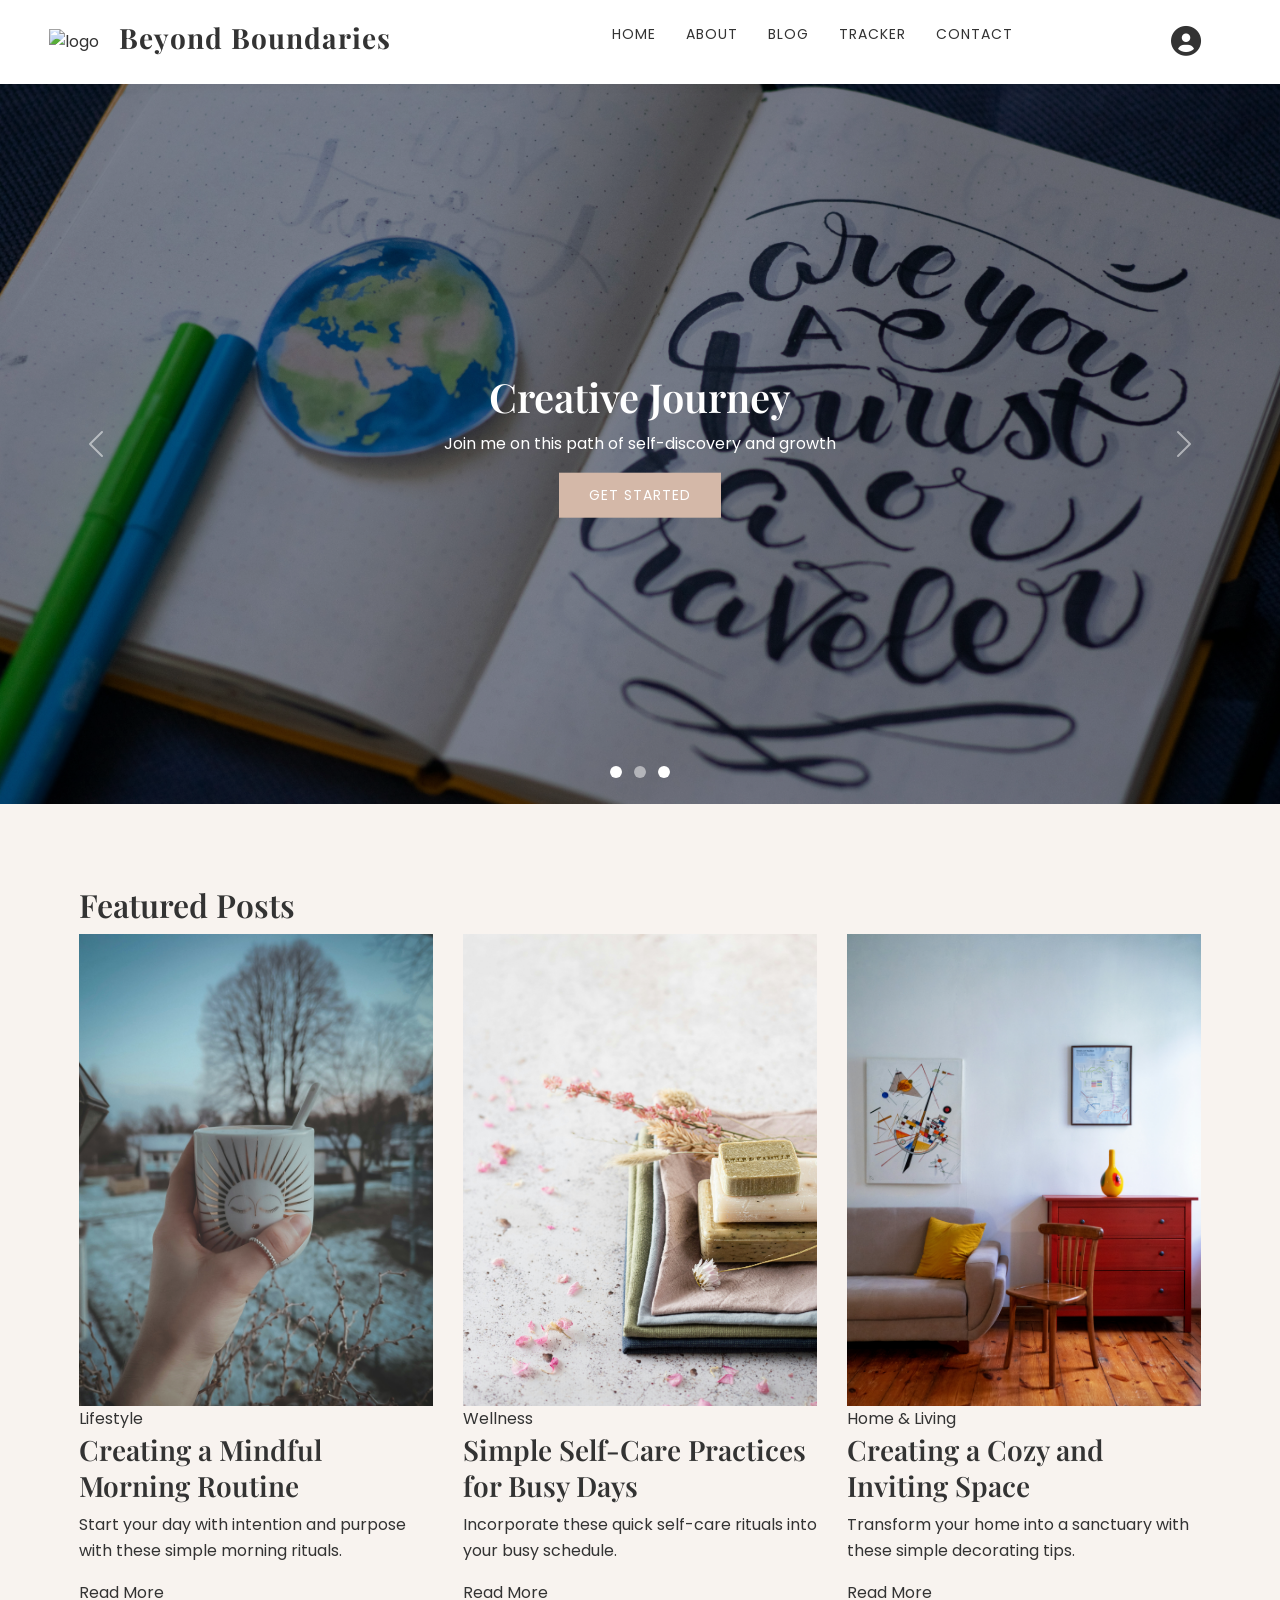
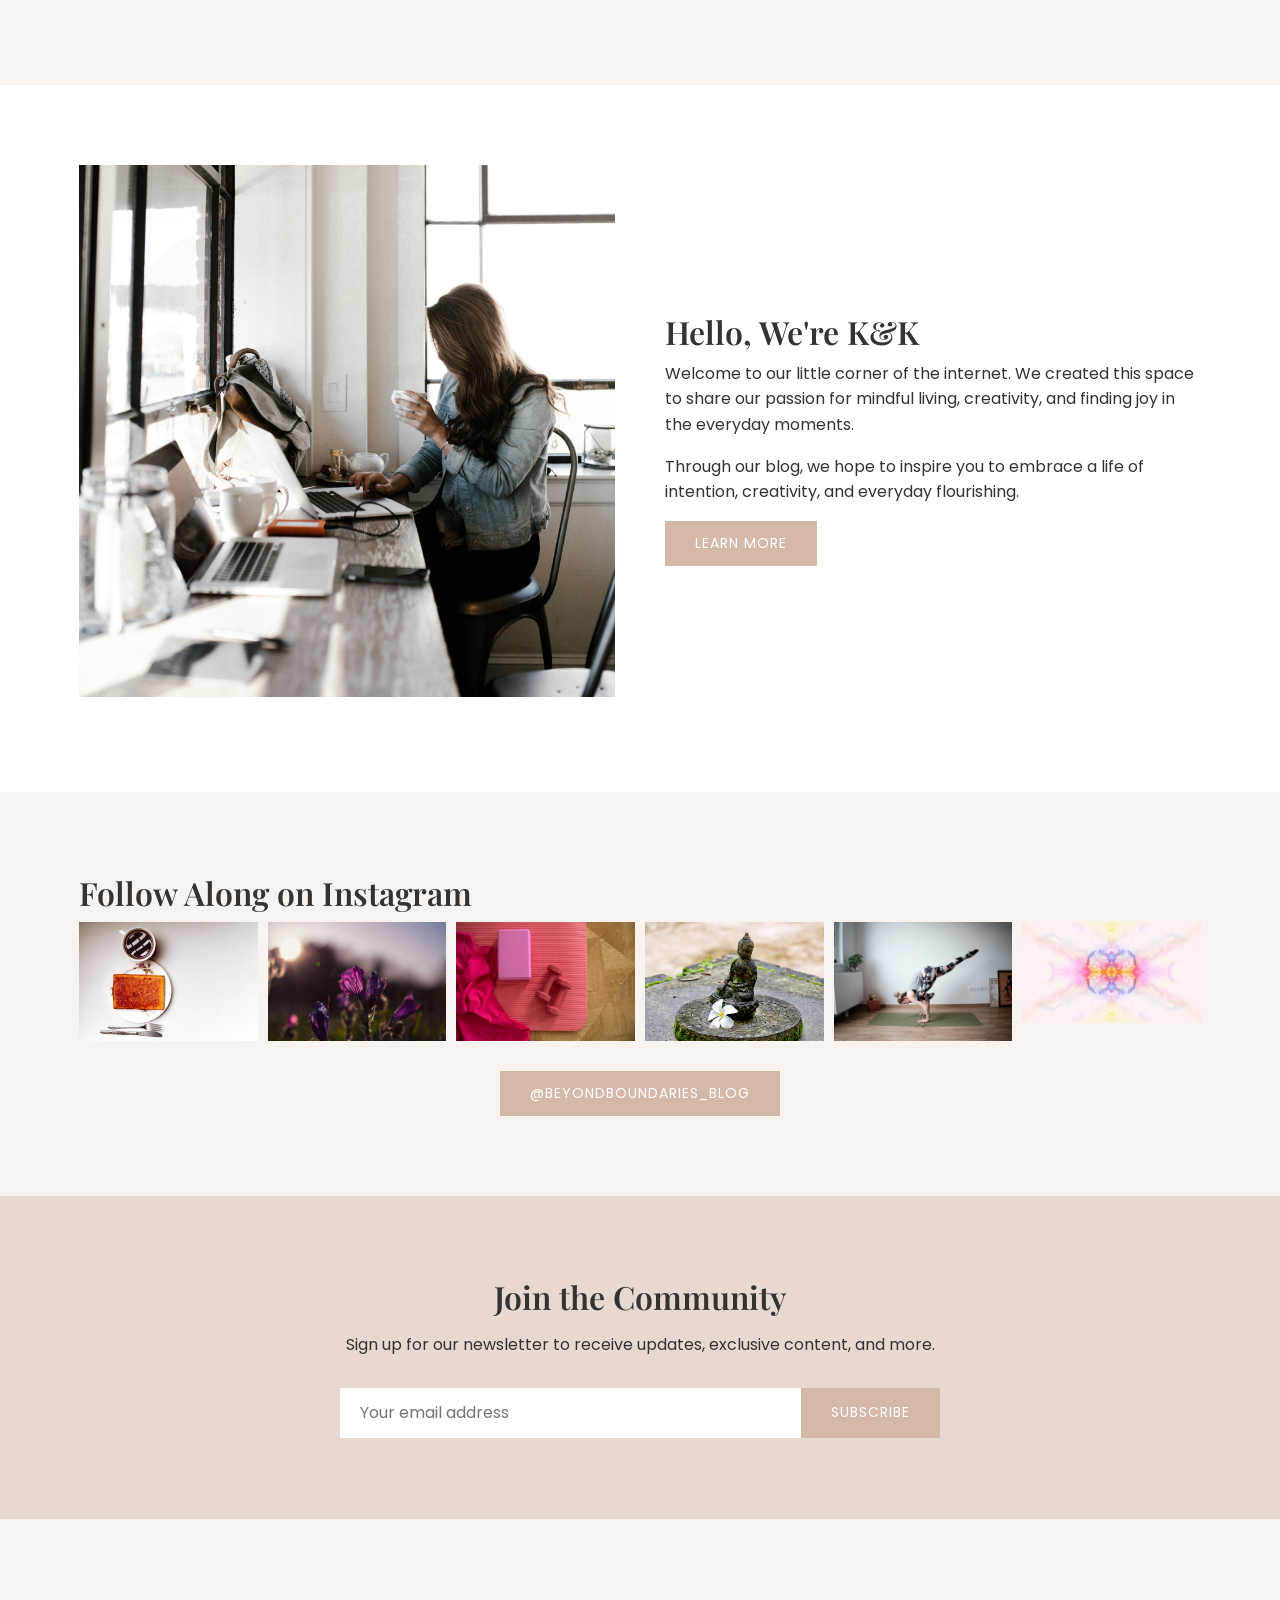
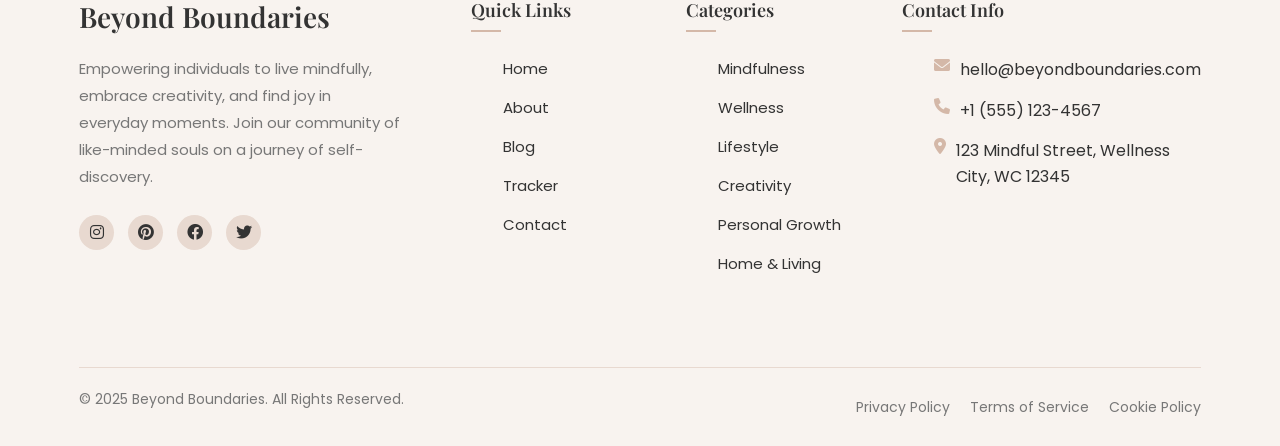
==== commit a29afdbb: "Last Changes" ====
--- a/index.html
+++ b/index.html
@@ -126,7 +126,7 @@
                         <span class="category">Lifestyle</span>
                         <h3>Creating a Mindful Morning Routine</h3>
                         <p>Start your day with intention and purpose with these simple morning rituals.</p>
-                        <a href="/categories/lifestyle.html" class="read-more">Read More</a>
+                        <a href="categories/lifestyle.html" class="read-more">Read More</a>
                     </div>
                 </div>
                 <div class="featured-item">
@@ -137,7 +137,7 @@
                         <span class="category">Wellness</span>
                         <h3>Simple Self-Care Practices for Busy Days</h3>
                         <p>Incorporate these quick self-care rituals into your busy schedule.</p>
-                        <a href="/categories/wellness.html" class="read-more">Read More</a>
+                        <a href="categories/wellness.html" class="read-more">Read More</a>
                     </div>
                 </div>
                 <div class="featured-item">
@@ -148,7 +148,7 @@
                         <span class="category">Home & Living</span>
                         <h3>Creating a Cozy and Inviting Space</h3>
                         <p>Transform your home into a sanctuary with these simple decorating tips.</p>
-                        <a href="/categories/home.html" class="read-more">Read More</a>
+                        <a href="categories/home.html" class="read-more">Read More</a>
                     </div>
                 </div>
             </div>
